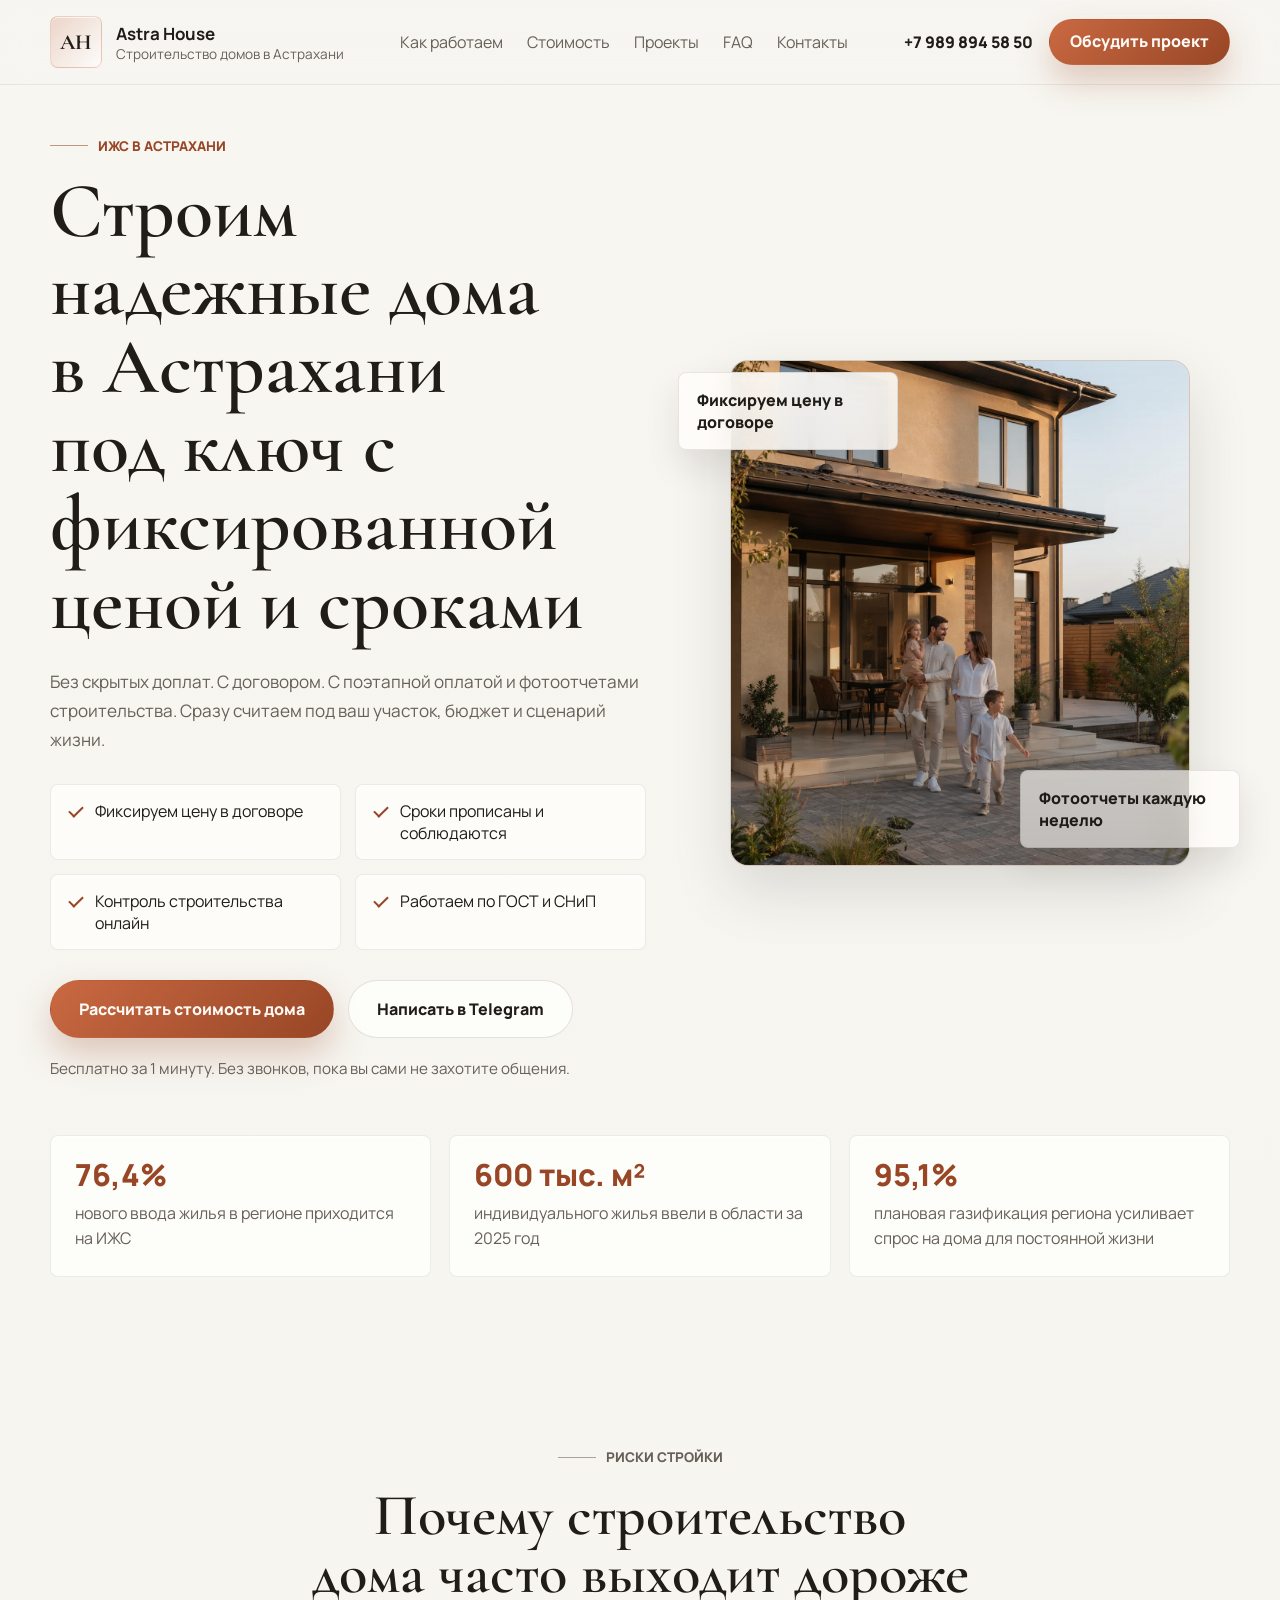
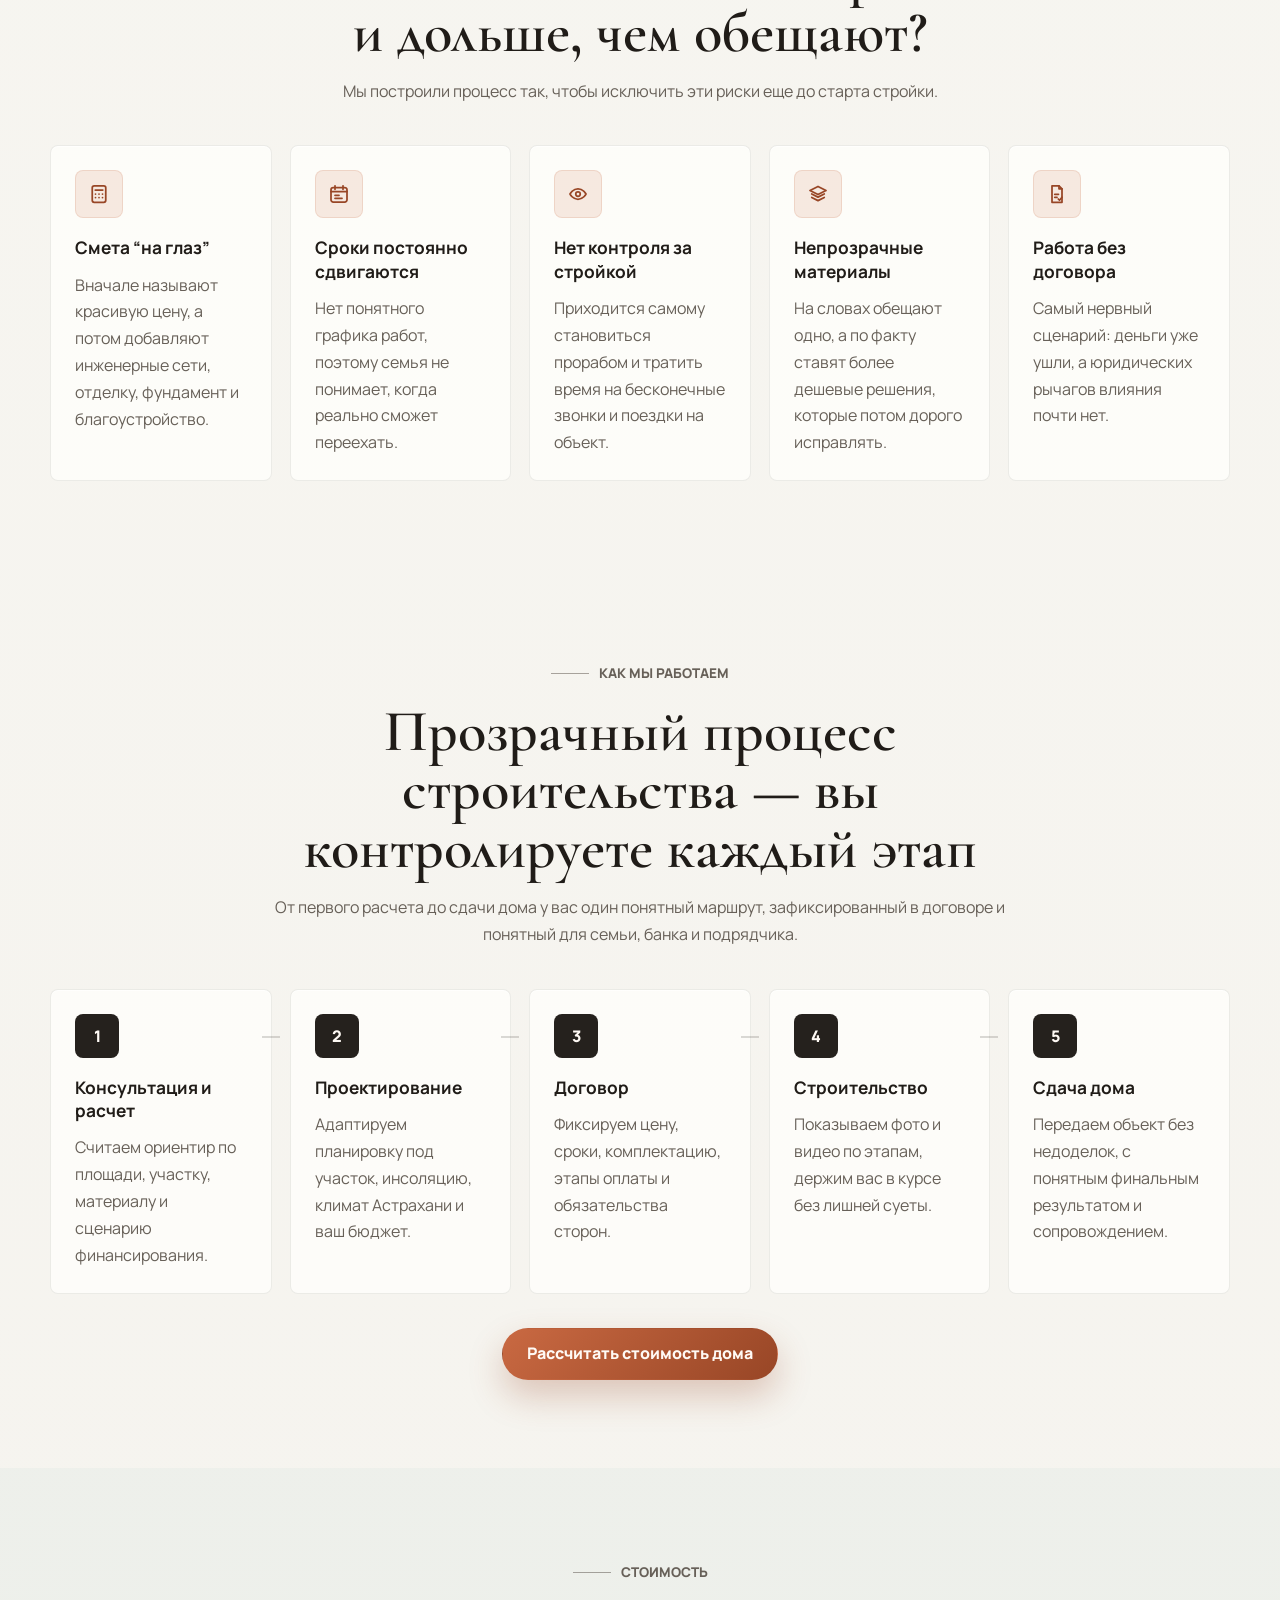
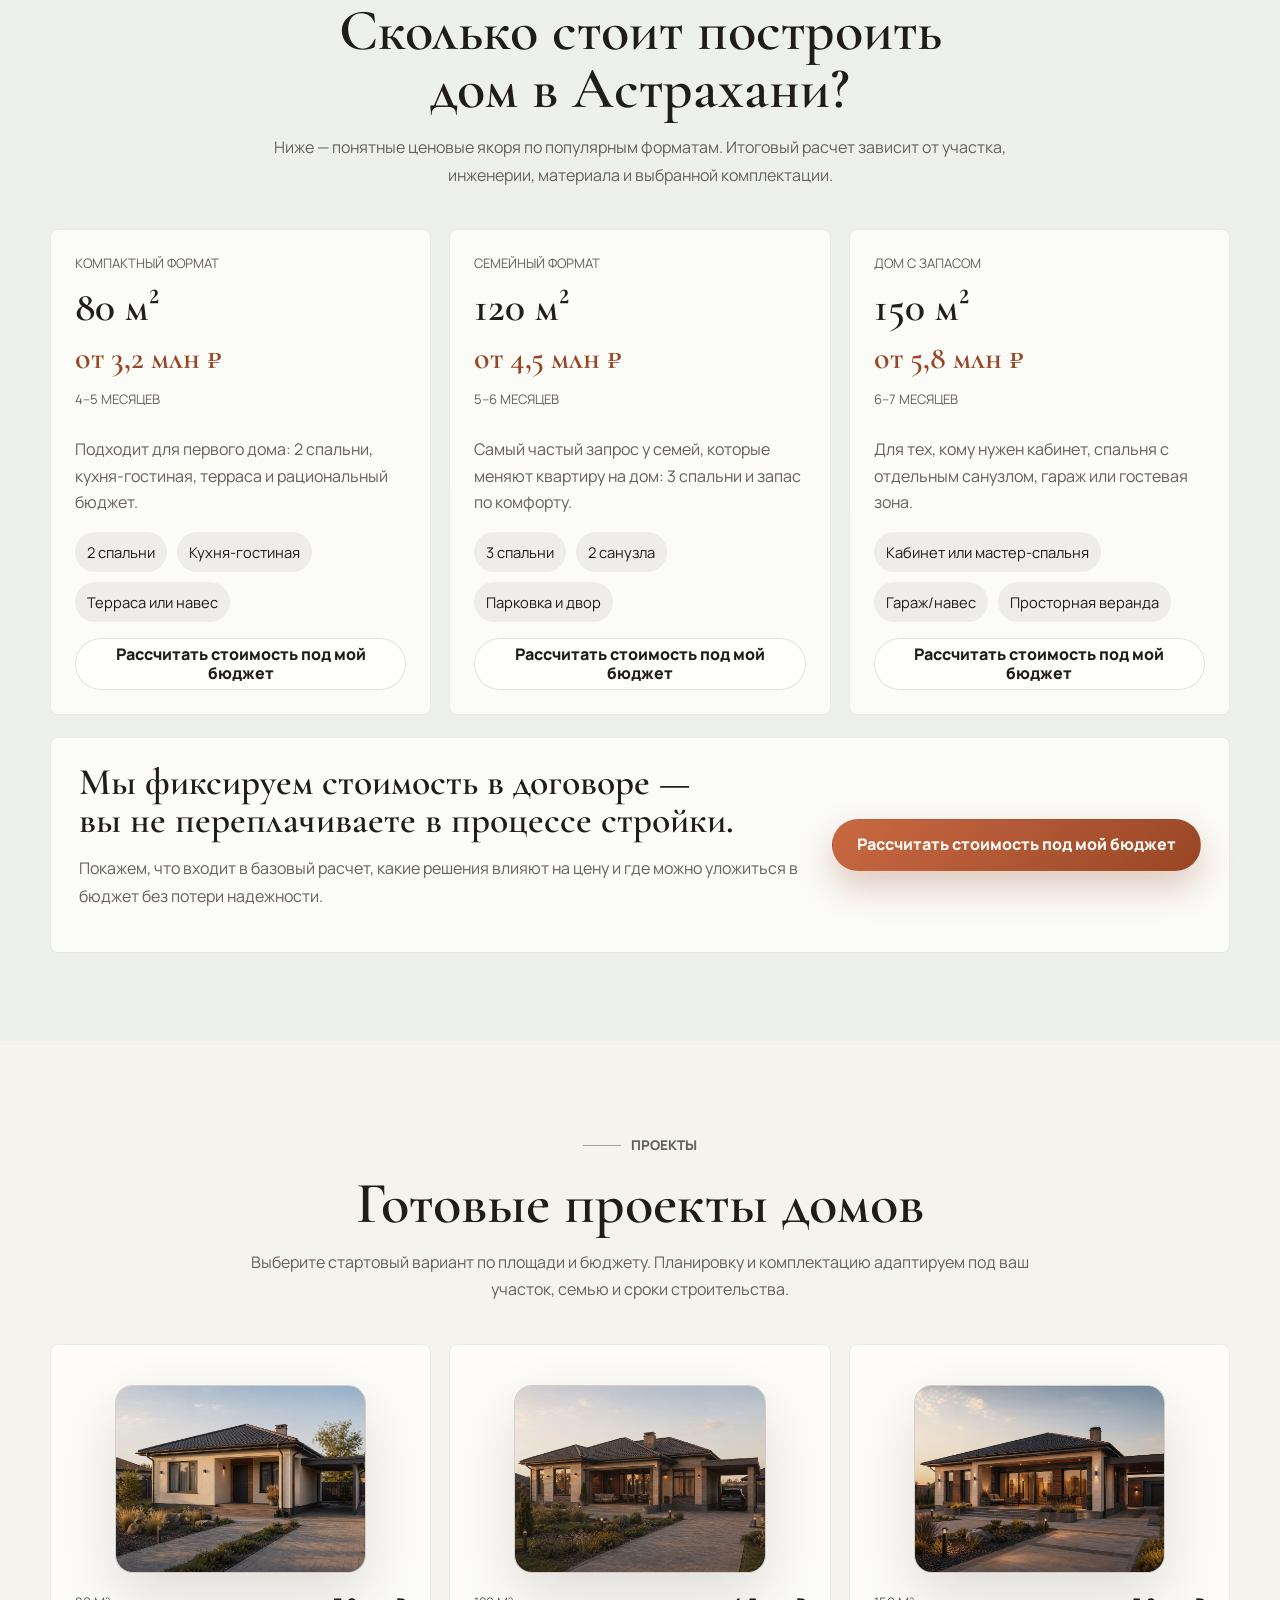
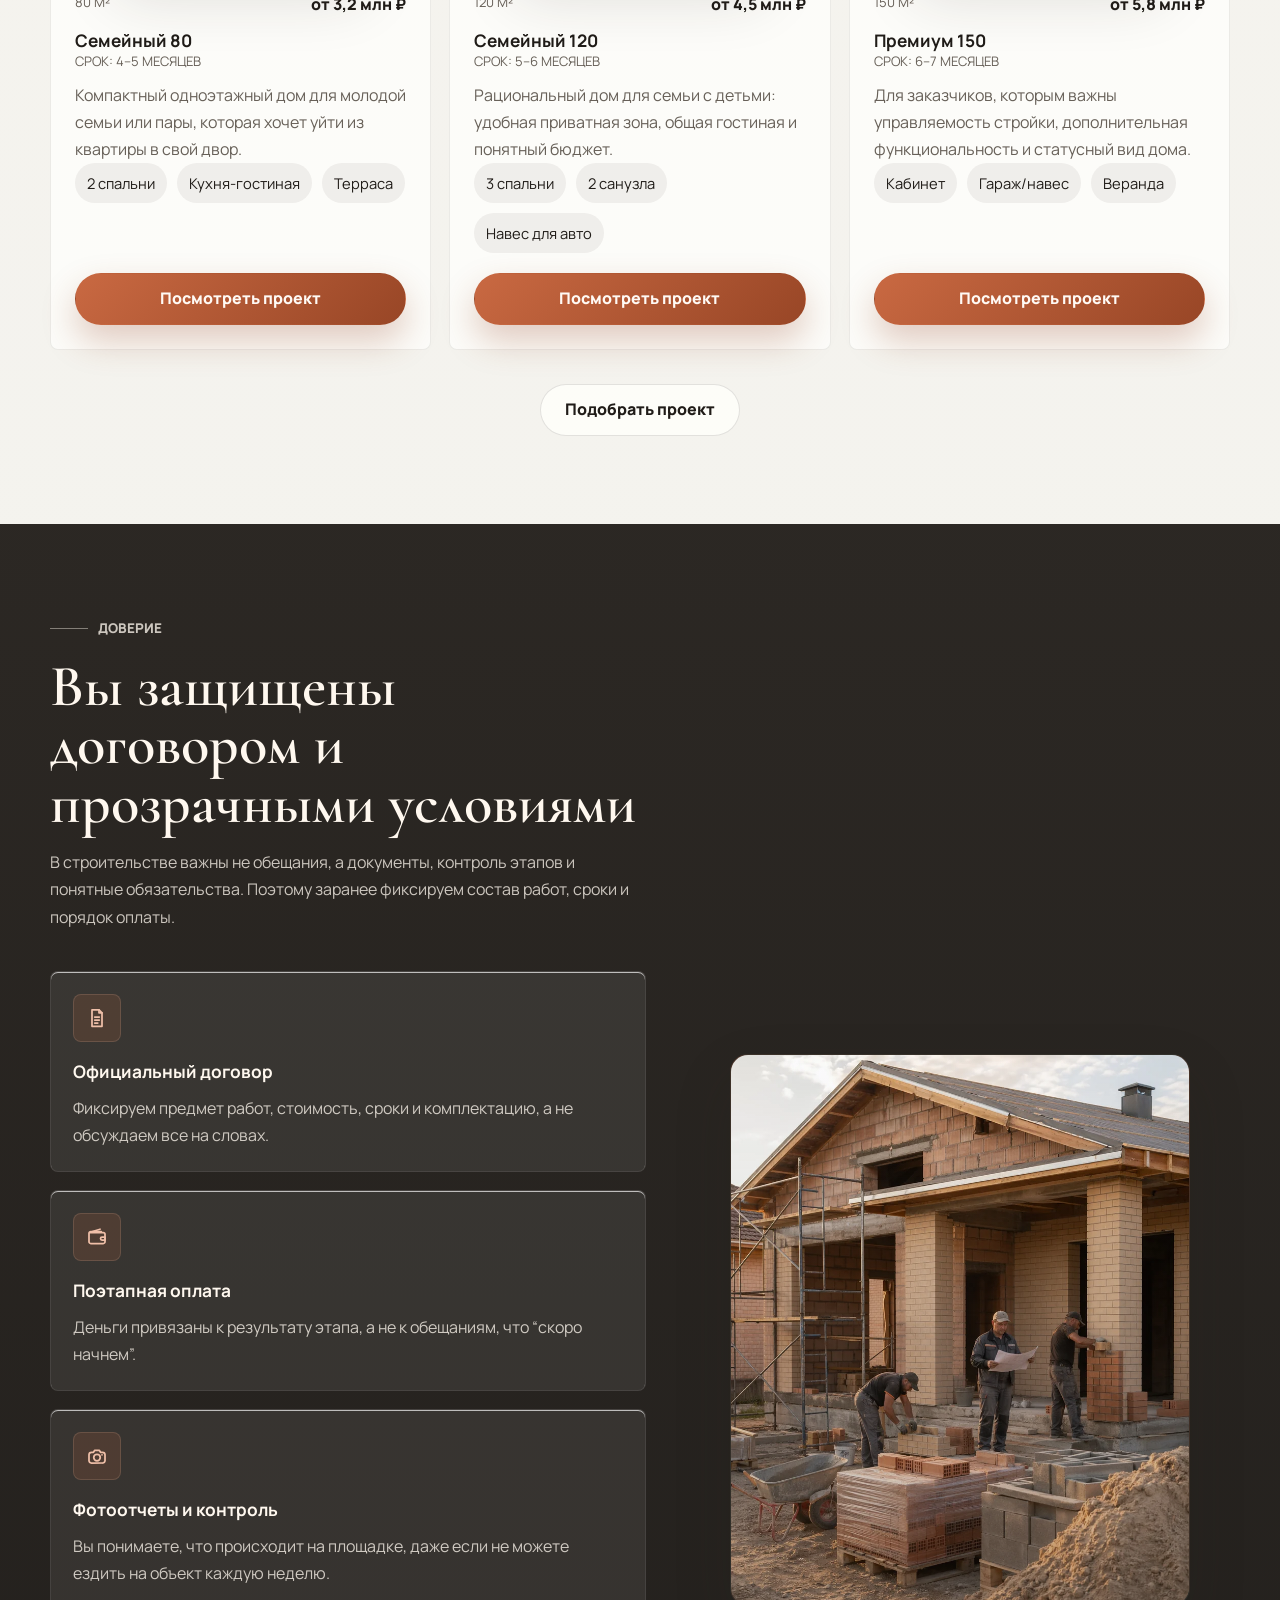
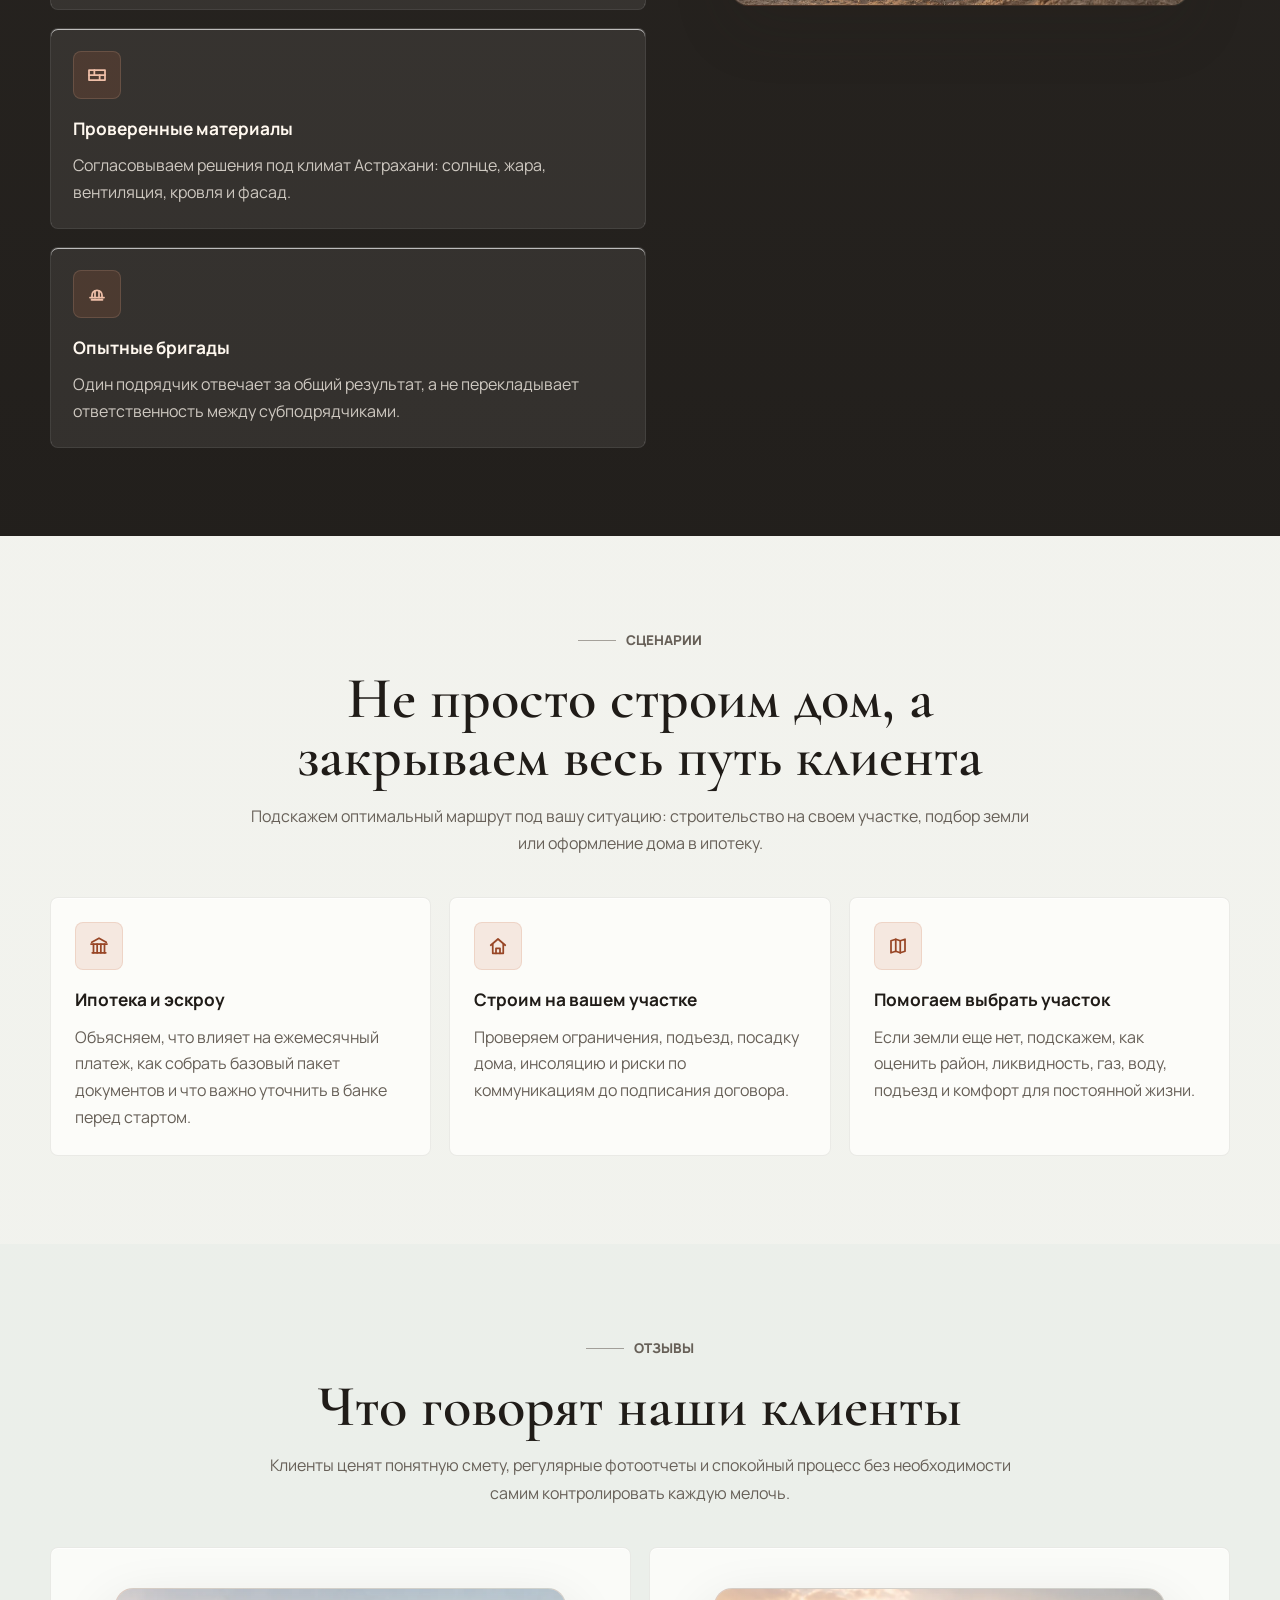
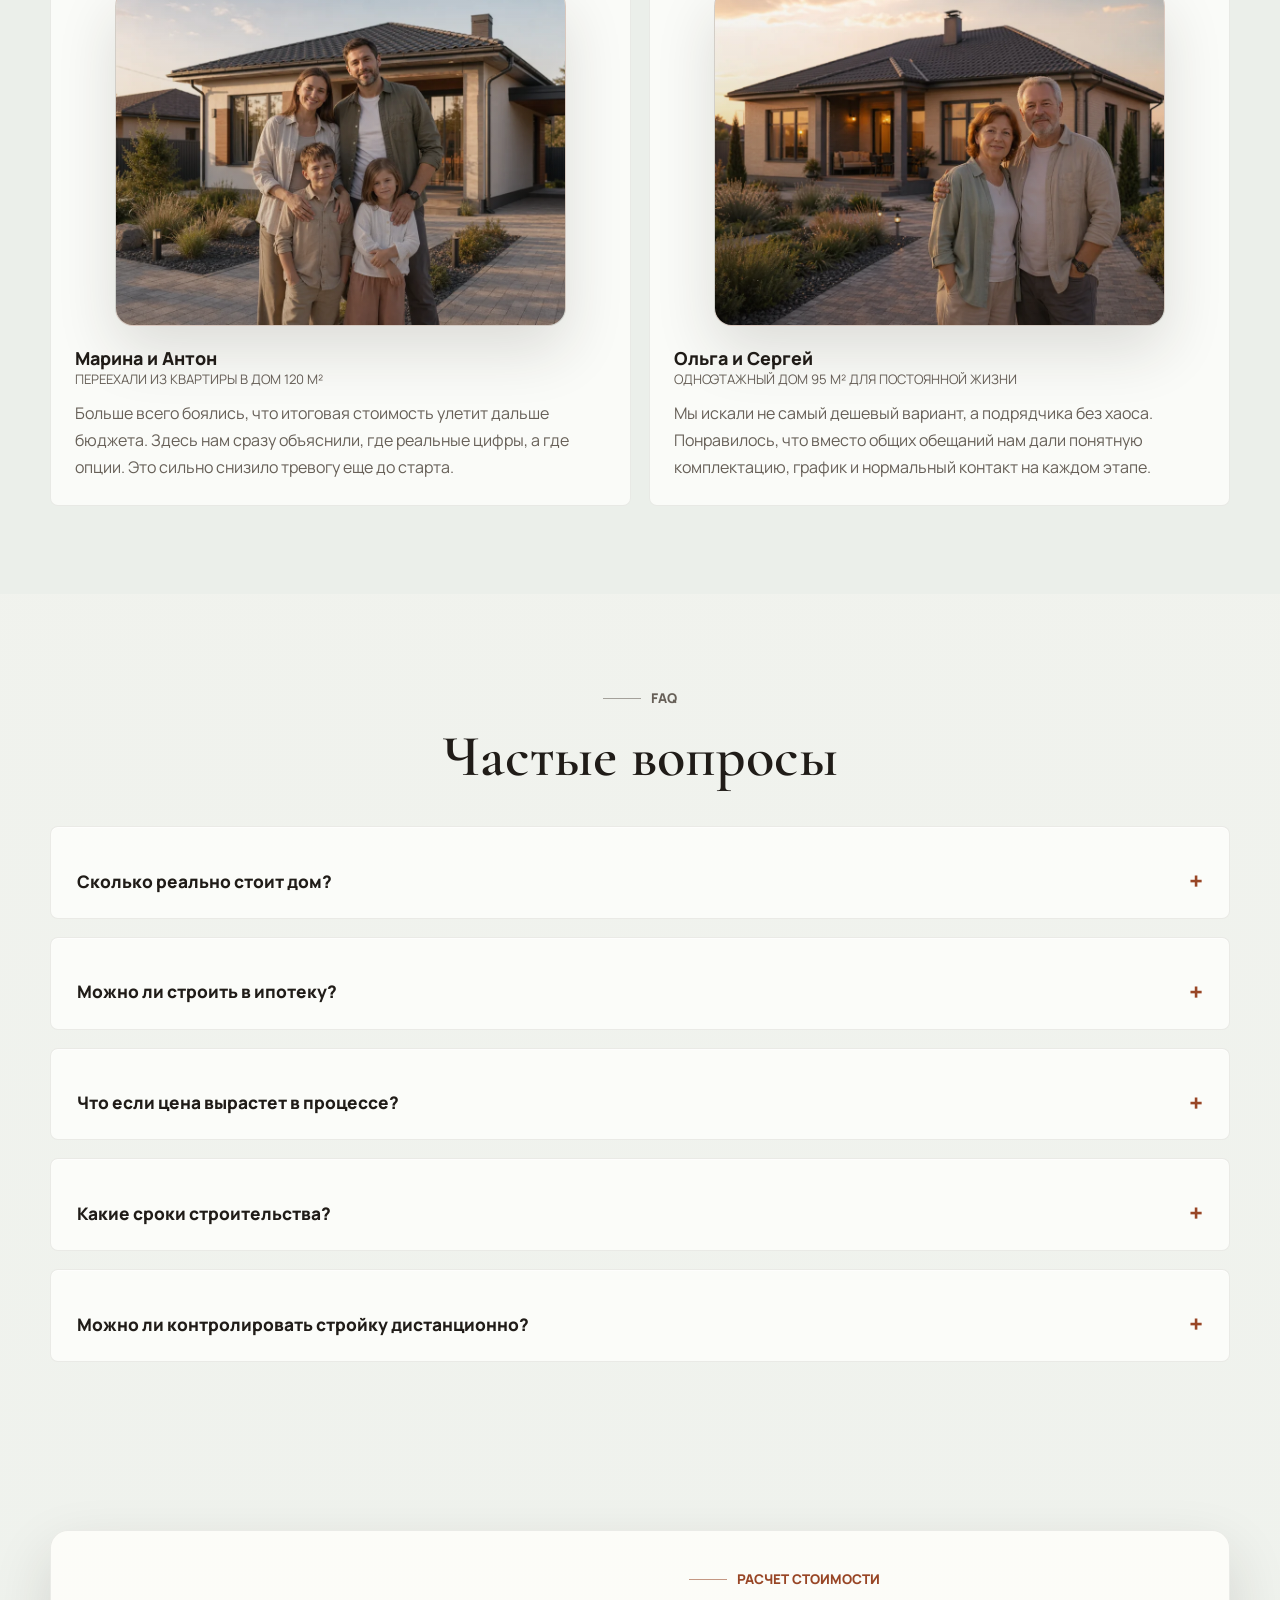
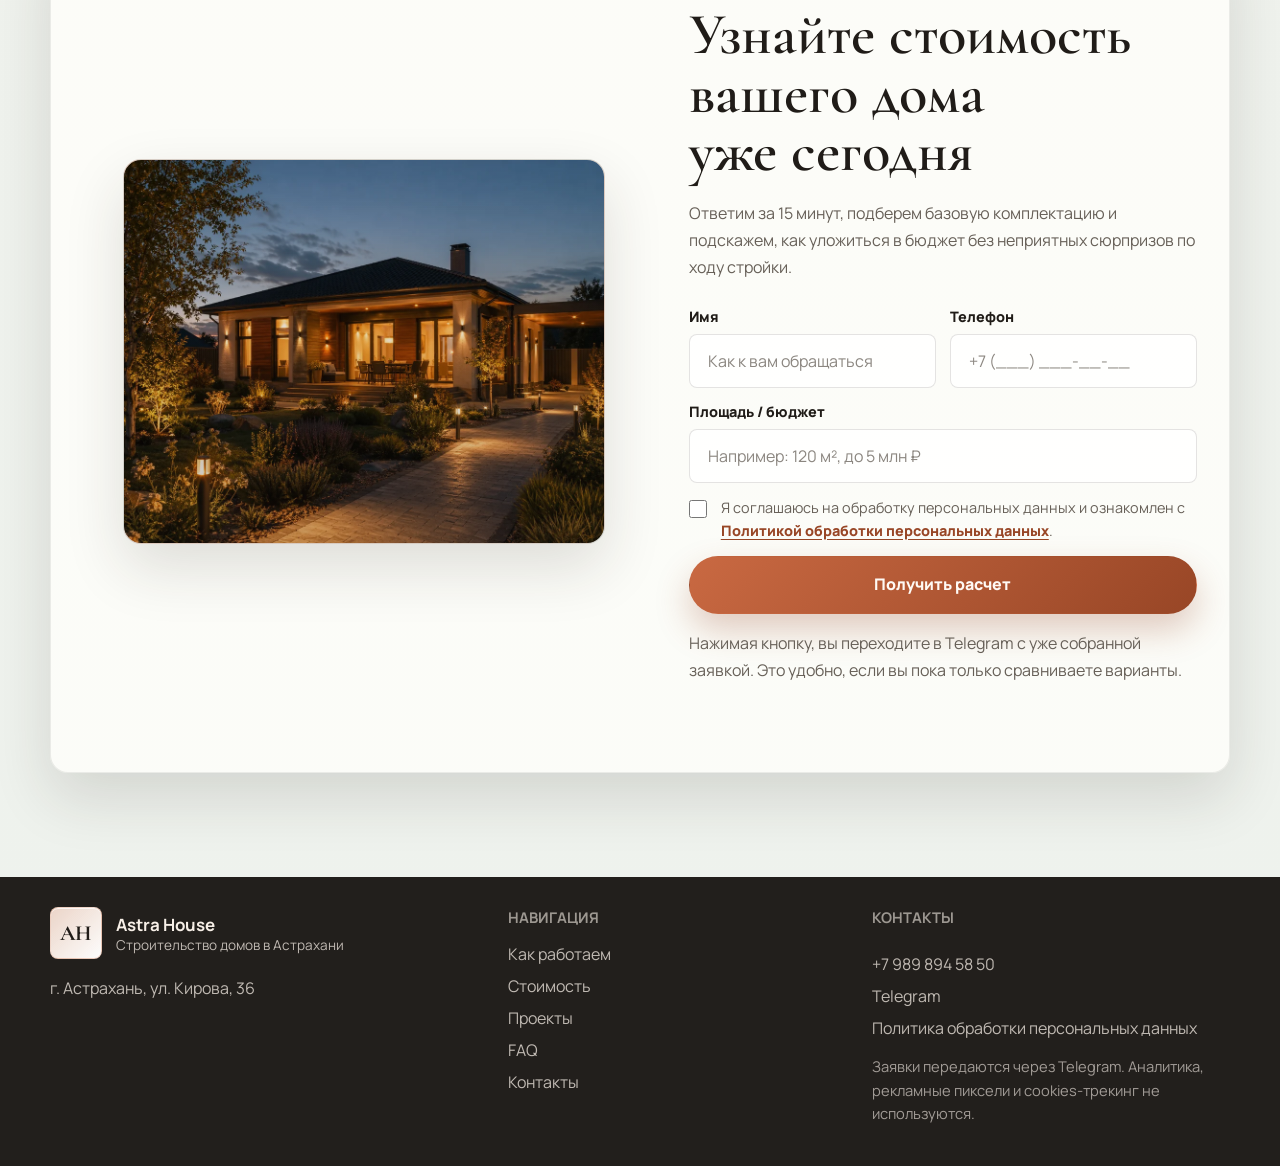
==== index.html @ 1b70f4d6 "pushed all files to repository" ====
<!DOCTYPE html>
<html lang="ru">
  <head>
    <meta charset="UTF-8" />
    <meta name="viewport" content="width=device-width, initial-scale=1.0" />
    <title>Строительство частных домов в Астрахани под ключ</title>
    <meta
      name="description"
      id="meta-description"
      content="Строим надежные дома в Астрахани под ключ: фиксированная цена и сроки, поэтапная оплата, фотоотчеты, понятная смета и расчет за 1 минуту."
    />
    <meta name="theme-color" content="#f4ede3" />
    <link rel="canonical" id="meta-canonical" href="https://astra-house.wuaze.com/" />
    <meta property="og:type" content="website" />
    <meta property="og:locale" content="ru_RU" />
    <meta property="og:title" id="meta-og-title" content="Строительство частных домов в Астрахани под ключ" />
    <meta
      property="og:description"
      id="meta-og-description"
      content="Строим надежные дома в Астрахани под ключ: фиксированная цена и сроки, поэтапная оплата, фотоотчеты, понятная смета и расчет за 1 минуту."
    />
    <meta property="og:url" id="meta-og-url" content="https://astra-house.wuaze.com/" />
    <meta property="og:image" id="meta-og-image" content="https://astra-house.wuaze.com/images/og-cover.webp" />
    <meta name="twitter:card" content="summary_large_image" />
    <meta name="twitter:title" id="meta-twitter-title" content="Строительство частных домов в Астрахани под ключ" />
    <meta
      name="twitter:description"
      id="meta-twitter-description"
      content="Строим надежные дома в Астрахани под ключ: фиксированная цена и сроки, поэтапная оплата, фотоотчеты, понятная смета и расчет за 1 минуту."
    />
    <meta name="twitter:image" id="meta-twitter-image" content="https://astra-house.wuaze.com/images/og-cover.webp" />
    <link rel="preconnect" href="https://fonts.googleapis.com" />
    <link rel="preconnect" href="https://fonts.gstatic.com" crossorigin />
    <link
      href="https://fonts.googleapis.com/css2?family=Cormorant+Garamond:wght@500;600;700&family=Manrope:wght@400;500;600;700;800&display=swap"
      rel="stylesheet"
    />
    <link rel="stylesheet" href="./project/styles.css" />
    <script defer src="./project/config.js"></script>
    <script defer src="./project/script.js"></script>
  </head>
  <body>
    <header class="site-header" id="top">
      <div class="container site-header__inner">
        <a class="brand" href="#top" aria-label="На верх страницы">
          <span class="brand__mark" data-config-text="brand.mark">AH</span>
          <span class="brand__copy">
            <strong data-config-text="brand.name">Astra House</strong>
            <span data-config-text="brand.tagline">Строительство домов в Астрахани</span>
          </span>
        </a>

        <button class="nav-toggle" type="button" aria-expanded="false" aria-controls="site-nav">
          <span></span>
          <span></span>
          <span></span>
          <span class="sr-only">Открыть меню</span>
        </button>

        <nav class="site-nav" id="site-nav" aria-label="Основная навигация">
          <ul class="site-nav__list" id="nav-list"></ul>
        </nav>

        <div class="site-header__actions">
          <a class="header-phone" data-config-href="contacts.phoneHref" href="tel:+79898945850">
            <span data-config-text="contacts.phoneDisplay">+7 989 894 58 50</span>
          </a>
          <a
            class="button button--solid button--small"
            data-action="open-telegram"
            data-cta-source="header"
            data-config-href="contacts.telegramUrl"
            href="https://t.me/garunsuleymanov"
            data-config-text="cta.header"
          >
            Обсудить проект
          </a>
        </div>
      </div>
    </header>

    <main>
      <section class="hero section section--hero">
        <div class="container hero__grid">
          <div class="hero__content" data-reveal>
            <p class="eyebrow" data-config-text="hero.eyebrow">ИЖС в Астрахани</p>
            <h1 data-config-text="hero.title">
              Строим надежные дома в Астрахани под ключ с фиксированной ценой и сроками
            </h1>
            <p class="hero__lead" data-config-text="hero.description">
              Без скрытых доплат. С договором. С поэтапной оплатой и фотоотчетами строительства.
            </p>

            <ul class="hero__trust-list" id="hero-badges"></ul>

            <div class="hero__actions">
              <button
                class="button button--solid button--large"
                type="button"
                data-action="open-quiz"
                data-cta-source="hero-primary"
                data-config-text="cta.primary"
              >
                Рассчитать стоимость дома
              </button>
              <a
                class="button button--ghost button--large"
                data-action="open-telegram"
                data-cta-source="hero-secondary"
                data-config-href="contacts.telegramUrl"
                href="https://t.me/garunsuleymanov"
                data-config-text="cta.secondary"
              >
                Написать в Telegram
              </a>
            </div>

            <p class="hero__caption" data-config-text="hero.caption">
              Бесплатно за 1 минуту. Без звонков, пока вы сами не захотите общения.
            </p>
          </div>

          <div class="hero__visual" data-reveal>
            <figure class="media-shell media-shell--hero">
              <img
                class="media-shell__image"
                data-config-image="hero.image.file"
                data-config-alt="hero.image.alt"
                alt="Современный частный дом в Астрахани с семьей на террасе"
                fetchpriority="high"
                decoding="async"
              />
              <span class="media-shell__placeholder">Главное визуальное изображение</span>
            </figure>

            <div class="hero__floating-card hero__floating-card--top" data-config-text="hero.floatingCards.0">
              Фиксируем цену в договоре
            </div>
            <div class="hero__floating-card hero__floating-card--bottom" data-config-text="hero.floatingCards.1">
              Фотоотчеты каждую неделю
            </div>
          </div>
        </div>

        <div class="container">
          <div class="proof-strip" id="proof-strip"></div>
        </div>
      </section>

      <section class="section" id="problem">
        <div class="container">
          <div class="section-heading" data-reveal>
            <p class="eyebrow">Риски стройки</p>
            <h2 data-config-text="problem.title">
              Почему строительство дома часто выходит дороже и дольше, чем обещают?
            </h2>
            <p data-config-text="problem.intro">
              Мы построили процесс так, чтобы исключить эти риски еще до старта стройки.
            </p>
          </div>
          <div class="pain-grid" id="problem-grid"></div>
        </div>
      </section>

      <section class="section" id="process">
        <div class="container">
          <div class="section-heading" data-reveal>
            <p class="eyebrow">Как мы работаем</p>
            <h2 data-config-text="process.title">
              Прозрачный процесс строительства — вы контролируете каждый этап
            </h2>
            <p data-config-text="process.intro">
              От первого расчета до сдачи дома у вас один понятный маршрут, зафиксированный в договоре и понятный для семьи, банка и подрядчика.
            </p>
          </div>
          <div class="timeline" id="process-grid"></div>
          <div class="section-cta" data-reveal>
            <button
              class="button button--solid"
              type="button"
              data-action="open-quiz"
              data-cta-source="process"
              data-config-text="cta.primary"
            >
              Рассчитать стоимость дома
            </button>
          </div>
        </div>
      </section>

      <section class="section section--soft" id="pricing">
        <div class="container">
          <div class="section-heading" data-reveal>
            <p class="eyebrow">Стоимость</p>
            <h2 data-config-text="pricing.title">Сколько стоит построить дом в Астрахани?</h2>
            <p data-config-text="pricing.intro">
              Ниже — понятные ценовые якоря по популярным форматам. Итоговый расчет зависит от участка, инженерии, материала и выбранной комплектации.
            </p>
          </div>
          <div class="pricing-grid" id="pricing-grid"></div>
          <div class="pricing-note card card--cta" data-reveal>
            <div>
              <h3 data-config-text="pricing.note">Мы фиксируем стоимость в договоре — вы не переплачиваете в процессе стройки.</h3>
              <p>Покажем, что входит в базовый расчет, какие решения влияют на цену и где можно уложиться в бюджет без потери надежности.</p>
            </div>
            <button
              class="button button--solid"
              type="button"
              data-action="open-quiz"
              data-cta-source="pricing"
              data-config-text="cta.pricing"
            >
              Рассчитать стоимость под мой бюджет
            </button>
          </div>
        </div>
      </section>

      <section class="section" id="projects">
        <div class="container">
          <div class="section-heading" data-reveal>
            <p class="eyebrow">Проекты</p>
            <h2 data-config-text="projects.title">Готовые проекты домов</h2>
            <p data-config-text="projects.intro">
              Выберите стартовый вариант по площади и бюджету. Планировку и комплектацию адаптируем под ваш участок, семью и сроки строительства.
            </p>
          </div>
          <div class="card-rail" id="projects-grid"></div>
          <div class="section-cta" data-reveal>
            <button
              class="button button--ghost"
              type="button"
              data-action="open-quiz"
              data-cta-source="projects-section"
              data-config-text="cta.project"
            >
              Подобрать проект
            </button>
          </div>
        </div>
      </section>

      <section class="section section--contrast" id="trust">
        <div class="container trust-layout">
          <div class="trust-layout__content" data-reveal>
            <div class="section-heading section-heading--left">
              <p class="eyebrow">Доверие</p>
              <h2 data-config-text="trust.title">Вы защищены договором и прозрачными условиями</h2>
              <p data-config-text="trust.intro">
                В строительстве важны не обещания, а документы, контроль этапов и понятные обязательства. Поэтому заранее фиксируем состав работ, сроки и порядок оплаты.
              </p>
            </div>
            <div class="trust-list" id="trust-grid"></div>
          </div>

          <div class="trust-layout__visual" data-reveal>
            <figure class="media-shell media-shell--portrait">
              <img
                class="media-shell__image"
                data-config-image="trust.image.file"
                data-config-alt="trust.image.alt"
                alt="Реальная стройка частного дома в Астрахани с бригадой и материалами"
                loading="lazy"
                decoding="async"
              />
              <span class="media-shell__placeholder">Реальные фото стройки</span>
            </figure>
          </div>
        </div>
      </section>

      <section class="section" id="scenarios">
        <div class="container">
          <div class="section-heading" data-reveal>
            <p class="eyebrow">Сценарии</p>
            <h2 data-config-text="scenarios.title">Не просто строим дом, а закрываем весь путь клиента</h2>
            <p data-config-text="scenarios.intro">
              Подскажем оптимальный маршрут под вашу ситуацию: строительство на своем участке, подбор земли или оформление дома в ипотеку.
            </p>
          </div>
          <div class="scenario-grid" id="scenarios-grid"></div>
        </div>
      </section>

      <section class="section section--soft" id="reviews">
        <div class="container">
          <div class="section-heading" data-reveal>
            <p class="eyebrow">Отзывы</p>
            <h2 data-config-text="reviews.title">Что говорят наши клиенты</h2>
            <p data-config-text="reviews.intro">
              Клиенты ценят понятную смету, регулярные фотоотчеты и спокойный процесс без необходимости самим контролировать каждую мелочь.
            </p>
          </div>
          <div class="card-rail card-rail--reviews" id="reviews-grid"></div>
        </div>
      </section>

      <section class="section" id="faq">
        <div class="container">
          <div class="section-heading" data-reveal>
            <p class="eyebrow">FAQ</p>
            <h2 data-config-text="faq.title">Частые вопросы</h2>
          </div>
          <div class="faq-list" id="faq-list"></div>
        </div>
      </section>

      <section class="section section--cta" id="final-cta">
        <div class="container final-cta">
          <div class="final-cta__visual" data-reveal>
            <figure class="media-shell media-shell--cta">
              <img
                class="media-shell__image"
                data-config-image="finalCta.image.file"
                data-config-alt="finalCta.image.alt"
                alt="Уютный частный дом вечером с теплым светом и благоустроенным двором"
                loading="lazy"
                decoding="async"
              />
              <span class="media-shell__placeholder">Дом для постоянной жизни</span>
            </figure>
          </div>
          <div class="final-cta__content" data-reveal>
            <p class="eyebrow">Расчет стоимости</p>
            <h2 data-config-text="finalCta.title">Узнайте стоимость вашего дома уже сегодня</h2>
            <p class="final-cta__lead" data-config-text="finalCta.description">
              Ответим за 15 минут, подберем базовую комплектацию и подскажем, как уложиться в бюджет без неприятных сюрпризов по ходу стройки.
            </p>

            <form class="lead-form" id="lead-form" novalidate>
              <label class="field">
                <span>Имя</span>
                <input type="text" name="name" placeholder="Как к вам обращаться" />
              </label>

              <label class="field">
                <span>Телефон</span>
                <input type="tel" name="phone" placeholder="+7 (___) ___-__-__" inputmode="tel" required />
              </label>

              <label class="field field--full">
                <span>Площадь / бюджет</span>
                <input type="text" name="areaBudget" placeholder="Например: 120 м², до 5 млн ₽" />
              </label>

              <label class="consent-field field--full">
                <input type="checkbox" name="privacyConsent" required />
                <span>
                  Я соглашаюсь на обработку персональных данных и ознакомлен с
                  <a href="./privacy.html">Политикой обработки персональных данных</a>.
                </span>
              </label>

              <button class="button button--solid button--large field--full" type="submit" data-config-text="cta.final">
                Получить расчет
              </button>
            </form>

            <p class="final-cta__note" data-config-text="finalCta.note">
              Нажимая кнопку, вы переходите в Telegram с уже собранной заявкой. Это удобно, если вы пока только сравниваете варианты.
            </p>
            <p class="form-status" id="lead-form-status" aria-live="polite"></p>
          </div>
        </div>
      </section>
    </main>

    <footer class="site-footer" id="footer">
      <div class="container site-footer__inner">
        <div class="site-footer__brand">
          <a class="brand brand--footer" href="#top" aria-label="На верх страницы">
            <span class="brand__mark" data-config-text="brand.mark">AH</span>
            <span class="brand__copy">
              <strong data-config-text="brand.name">Astra House</strong>
              <span data-config-text="brand.tagline">Строительство домов в Астрахани</span>
            </span>
          </a>
          <p class="site-footer__address" data-config-text="contacts.address">
            г. Астрахань, ул. Кирова, 36
          </p>
        </div>

        <div class="site-footer__nav">
          <h3>Навигация</h3>
          <ul class="footer-nav" id="footer-nav"></ul>
        </div>

        <div class="site-footer__contacts">
          <h3>Контакты</h3>
          <a data-config-href="contacts.phoneHref" href="tel:+79898945850">
            <span data-config-text="contacts.phoneDisplay">+7 989 894 58 50</span>
          </a>
          <a
            data-action="open-telegram"
            data-cta-source="footer"
            data-config-href="contacts.telegramUrl"
            href="https://t.me/garunsuleymanov"
          >
            Telegram
          </a>
          <a href="./privacy.html">Политика обработки персональных данных</a>
          <p class="site-footer__legal-text">
            Заявки передаются через Telegram. Аналитика, рекламные пиксели и cookies-трекинг не используются.
          </p>
        </div>
      </div>
    </footer>

    <div class="mobile-sticky-cta" aria-label="Быстрый расчет стоимости">
      <button
        class="button button--solid"
        type="button"
        data-action="open-quiz"
        data-cta-source="mobile-sticky"
        data-config-text="cta.primary"
      >
        Рассчитать стоимость дома
      </button>
    </div>

    <div class="modal" id="project-modal" hidden>
      <div class="modal__backdrop" data-action="close-project-details"></div>
      <div class="modal__dialog modal__dialog--wide" role="dialog" aria-modal="true" aria-labelledby="project-modal-title">
        <button class="modal__close" type="button" data-action="close-project-details" aria-label="Закрыть описание проекта">
          <span></span>
          <span></span>
        </button>
        <div class="project-detail" id="project-modal-content"></div>
      </div>
    </div>

    <div class="modal" id="quiz-modal" hidden>
      <div class="modal__backdrop" data-action="close-quiz"></div>
      <div class="modal__dialog" role="dialog" aria-modal="true" aria-labelledby="quiz-title">
        <button class="modal__close" type="button" data-action="close-quiz" aria-label="Закрыть квиз">
          <span></span>
          <span></span>
        </button>

        <div class="quiz">
          <div class="quiz__header">
            <p class="eyebrow" data-config-text="quiz.eyebrow">Пройдите тест за 1 минуту</p>
            <div class="quiz__progress" aria-hidden="true">
              <span id="quiz-progress-bar"></span>
            </div>
            <div class="quiz__meta">
              <span id="quiz-counter">1 / 7</span>
              <span data-config-text="quiz.socialProof">Уже ответили 134 человека сегодня</span>
            </div>
          </div>

          <div class="quiz__body" id="quiz-content">
            <h3 id="quiz-title">Какой дом вы планируете построить?</h3>
          </div>

          <div class="quiz__footer" id="quiz-footer"></div>
        </div>
      </div>
    </div>

    <script type="application/ld+json" id="faq-schema"></script>
  </body>
</html>
---- project/styles.css ----
:root {
	--bg: #f5f3ee;
	--bg-soft: #e8eee8;
	--surface: rgba(255, 255, 252, 0.82);
	--surface-strong: #fffdfa;
	--surface-dark: #25211d;
	--text: #201c18;
	--text-soft: #676058;
	--line: rgba(32, 28, 24, 0.12);
	--line-strong: rgba(32, 28, 24, 0.2);
	--accent: #c96942;
	--accent-strong: #984626;
	--accent-soft: rgba(201, 105, 66, 0.13);
	--sage: #6f806f;
	--sage-soft: rgba(111, 128, 111, 0.16);
	--danger: #8d2f2f;
	--shadow-lg: 0 24px 60px rgba(39, 32, 25, 0.14);
	--shadow-md: 0 16px 34px rgba(39, 32, 25, 0.1);
	--radius-xl: 18px;
	--radius-lg: 8px;
	--radius-md: 8px;
	--radius-sm: 8px;
	--container: min(1180px, calc(100vw - 40px));
}

*,
*::before,
*::after {
	box-sizing: border-box;
}

html {
	scroll-behavior: smooth;
	overflow-x: hidden;
}

body {
	width: 100%;
	min-height: 100vh;
	margin: 0;
	overflow-x: clip;
	font-family: 'Manrope', sans-serif;
	color: var(--text);
	background:
		linear-gradient(180deg, #f7f6f1 0%, var(--bg) 40%, #eef2ed 100%);
}

body.is-locked {
	overflow: hidden;
}

img {
	display: block;
	max-width: 100%;
}

a {
	color: inherit;
	text-decoration: none;
}

button,
input {
	min-width: 0;
	font: inherit;
}

button {
	border: 0;
	background: none;
	color: inherit;
}

button:focus-visible,
a:focus-visible,
input:focus-visible {
	outline: 3px solid rgba(201, 105, 66, 0.36);
	outline-offset: 3px;
}

.sr-only {
	position: absolute;
	width: 1px;
	height: 1px;
	padding: 0;
	margin: -1px;
	overflow: hidden;
	clip: rect(0, 0, 0, 0);
	border: 0;
}

.container {
	width: var(--container);
	margin: 0 auto;
}

.section {
	padding: 88px 0;
}

.section--hero {
	padding-top: 44px;
	padding-bottom: 76px;
}

.section--soft {
	background: rgba(232, 238, 232, 0.56);
}

.section--contrast {
	background:
		linear-gradient(180deg, rgba(37, 33, 29, 0.97), rgba(30, 27, 24, 0.98));
	color: #fff8ef;
}

.section--cta {
	padding-top: 80px;
	padding-bottom: 104px;
}

.section-heading {
	max-width: 780px;
	margin: 0 auto 40px;
	text-align: center;
}

.section-heading--left {
	margin-left: 0;
	text-align: left;
}

.section-heading h1,
.section-heading h2,
.hero h1,
.final-cta h2,
.pricing-note h3 {
	margin: 0;
	font-family: 'Cormorant Garamond', serif;
	font-weight: 600;
	line-height: 1;
	letter-spacing: 0;
	text-wrap: balance;
}

.hero h1 {
	max-width: 15ch;
	font-size: 4.9rem;
}

.section-heading h2,
.final-cta h2 {
	font-size: 3.65rem;
}

.section-heading p,
.hero__lead,
.hero__caption,
.pricing-note p,
.final-cta__lead,
.final-cta__note,
.site-footer__address,
.form-status {
	color: var(--text-soft);
	line-height: 1.7;
}

.section--contrast .section-heading p,
.section--contrast .trust-item p {
	color: rgba(255, 248, 239, 0.76);
}

.eyebrow {
	display: inline-flex;
	align-items: center;
	gap: 10px;
	margin: 0 0 18px;
	font-size: 0.84rem;
	font-weight: 800;
	letter-spacing: 0;
	text-transform: uppercase;
	color: var(--accent-strong);
}

.section--contrast .eyebrow {
	color: #efbfa8;
}

.eyebrow::before {
	content: '';
	width: 38px;
	height: 1px;
	background: currentColor;
	opacity: 0.55;
}

.site-header {
	position: sticky;
	top: 0;
	z-index: 40;
	backdrop-filter: blur(18px);
	background: rgba(247, 246, 241, 0.9);
	border-bottom: 1px solid rgba(32, 28, 24, 0.08);
}

.site-header__inner {
	display: grid;
	grid-template-columns: auto minmax(0, 1fr) auto;
	align-items: center;
	gap: 26px;
	min-height: 84px;
}

.brand {
	display: inline-flex;
	align-items: center;
	gap: 14px;
	min-width: 0;
	color: inherit;
}

.brand__mark {
	display: grid;
	place-items: center;
	flex: 0 0 auto;
	width: 52px;
	height: 52px;
	border-radius: 8px;
	background:
		linear-gradient(135deg, rgba(201, 105, 66, 0.22), rgba(255, 255, 255, 0.8)),
		#f5f3ee;
	border: 1px solid rgba(201, 105, 66, 0.24);
	box-shadow: inset 0 1px 0 rgba(255, 255, 255, 0.72);
	font-family: 'Cormorant Garamond', serif;
	font-size: 1.35rem;
	font-weight: 700;
	letter-spacing: 0;
}

.brand__copy {
	display: flex;
	flex-direction: column;
	min-width: 0;
}

.brand__copy strong {
	font-size: 1.06rem;
	letter-spacing: 0;
	white-space: nowrap;
}

.brand__copy span {
	color: var(--text-soft);
	font-size: 0.85rem;
	white-space: nowrap;
}

.brand--footer .brand__mark {
	background:
		linear-gradient(135deg, rgba(201, 105, 66, 0.22), rgba(255, 255, 255, 0.8)),
		#f5f3ee;
	border-color: rgba(201, 105, 66, 0.24);
	color: var(--text);
}

.site-nav {
	justify-self: center;
}

.site-nav__list,
.footer-nav,
.hero__trust-list,
.feature-list,
.trust-list {
	list-style: none;
	padding: 0;
	margin: 0;
}

.site-nav__list {
	display: flex;
	align-items: center;
	gap: 24px;
}

.site-nav__list a,
.footer-nav a,
.site-footer__contacts a {
	color: var(--text-soft);
	transition: color 180ms ease;
}

.site-nav__list a:hover,
.footer-nav a:hover,
.site-footer__contacts a:hover {
	color: var(--text);
}

.site-header__actions {
	display: flex;
	align-items: center;
	gap: 16px;
}

.header-phone {
	color: var(--text);
	font-weight: 800;
	white-space: nowrap;
}

.nav-toggle {
	display: none;
	width: 48px;
	height: 48px;
	padding: 12px;
	border-radius: 8px;
	border: 1px solid var(--line);
	background: rgba(255, 255, 255, 0.62);
	cursor: pointer;
}

.nav-toggle span {
	display: block;
	height: 2px;
	border-radius: 999px;
	background: var(--text);
}

.nav-toggle span + span {
	margin-top: 5px;
}

.button {
	display: inline-flex;
	align-items: center;
	justify-content: center;
	gap: 10px;
	min-height: 52px;
	padding: 0 24px;
	border-radius: 999px;
	border: 1px solid transparent;
	cursor: pointer;
	font-weight: 800;
	text-align: center;
	line-height: 1.2;
	transition:
		transform 180ms ease,
		box-shadow 180ms ease,
		background-color 180ms ease,
		border-color 180ms ease,
		color 180ms ease;
}

.button:hover {
	transform: translateY(-1px);
}

.button--solid {
	background: linear-gradient(135deg, var(--accent) 0%, var(--accent-strong) 100%);
	color: #fffaf5;
	box-shadow: 0 16px 34px rgba(152, 70, 38, 0.27);
}

.button--ghost {
	background: rgba(255, 255, 252, 0.78);
	border-color: rgba(32, 28, 24, 0.12);
	color: var(--text);
}

.button--small {
	min-height: 46px;
	padding-inline: 20px;
}

.button--large {
	min-height: 58px;
	padding-inline: 28px;
}

.button[disabled] {
	cursor: not-allowed;
	opacity: 0.45;
	transform: none;
	box-shadow: none;
}

.hero__grid,
.trust-layout,
.final-cta {
	display: grid;
	grid-template-columns: minmax(0, 1.05fr) minmax(0, 0.95fr);
	gap: 44px;
	align-items: center;
}

.hero__content,
.trust-layout__content,
.final-cta__content {
	min-width: 0;
}

.hero__lead {
	max-width: 60ch;
	margin: 24px 0 0;
	font-size: 1.07rem;
}

.hero__trust-list {
	display: grid;
	grid-template-columns: repeat(2, minmax(0, 1fr));
	gap: 14px;
	margin-top: 30px;
}

.hero__trust-list li {
	display: flex;
	gap: 12px;
	min-width: 0;
	padding: 15px 18px;
	border-radius: 8px;
	background: rgba(255, 255, 252, 0.72);
	border: 1px solid rgba(32, 28, 24, 0.08);
	box-shadow: inset 0 1px 0 rgba(255, 255, 255, 0.68);
}

.hero__trust-list li::before {
	content: '';
	flex: 0 0 auto;
	width: 14px;
	height: 8px;
	margin-top: 6px;
	border-left: 2px solid var(--accent-strong);
	border-bottom: 2px solid var(--accent-strong);
	transform: rotate(-45deg);
}

.hero__actions {
	display: flex;
	flex-wrap: wrap;
	gap: 14px;
	margin-top: 30px;
}

.hero__caption {
	margin-top: 18px;
	font-size: 0.95rem;
}

.hero__visual {
	position: relative;
	min-width: 0;
}

.hero__floating-card {
	position: absolute;
	max-width: 220px;
	padding: 16px 18px;
	border-radius: 8px;
	background: rgba(255, 253, 250, 0.9);
	border: 1px solid rgba(32, 28, 24, 0.1);
	box-shadow: var(--shadow-md);
	font-weight: 800;
	backdrop-filter: blur(12px);
}

.hero__floating-card--top {
	top: 28px;
	left: -12px;
}

.hero__floating-card--bottom {
	right: -10px;
	bottom: 34px;
}

.media-shell {
	position: relative;
	aspect-ratio: 4 / 3;
	overflow: hidden;
	border-radius: var(--radius-xl);
	background: linear-gradient(135deg, rgba(201, 105, 66, 0.22), rgba(111, 128, 111, 0.16));
	border: 1px solid rgba(32, 28, 24, 0.1);
	box-shadow: var(--shadow-lg);
}

.media-shell::before {
	content: '';
	position: absolute;
	inset: 0;
	z-index: 1;
	background: linear-gradient(180deg, rgba(30, 24, 20, 0), rgba(30, 24, 20, 0.24));
	pointer-events: none;
}

.media-shell--hero {
	aspect-ratio: 10 / 11;
}

.media-shell--portrait {
	aspect-ratio: 5 / 6;
}

.media-shell--cta {
	aspect-ratio: 5 / 4;
}

.media-shell__image {
	width: 100%;
	height: 100%;
	object-fit: cover;
	transition:
		transform 800ms ease,
		opacity 400ms ease;
}

.media-shell:hover .media-shell__image {
	transform: scale(1.03);
}

.media-shell__placeholder {
	position: absolute;
	left: 20px;
	bottom: 20px;
	z-index: 2;
	max-width: calc(100% - 40px);
	padding: 10px 14px;
	border-radius: 999px;
	background: rgba(37, 33, 29, 0.62);
	color: #fffaf5;
	font-size: 0.82rem;
	letter-spacing: 0;
	text-transform: uppercase;
}

.media-shell.is-ready .media-shell__placeholder {
	opacity: 0;
	transform: translateY(10px);
	transition:
		opacity 220ms ease,
		transform 220ms ease;
}

.media-shell.is-missing .media-shell__image {
	display: none;
}

.proof-strip,
.pain-grid,
.timeline,
.pricing-grid,
.card-rail,
.trust-list,
.scenario-grid,
.faq-list {
	display: grid;
	gap: 18px;
}

.proof-strip {
	grid-template-columns: repeat(3, minmax(0, 1fr));
	margin-top: 38px;
}

.proof-card,
.card,
.pain-card,
.timeline-card,
.pricing-card,
.project-card,
.review-card,
.trust-item,
.scenario-card,
.faq-item {
	border-radius: var(--radius-lg);
	border: 1px solid rgba(32, 28, 24, 0.08);
	background: rgba(255, 255, 252, 0.74);
	box-shadow: inset 0 1px 0 rgba(255, 255, 255, 0.68);
}

.proof-card {
	padding: 24px;
}

.proof-card strong {
	display: block;
	font-size: 1.9rem;
	line-height: 1;
	font-weight: 800;
	color: var(--accent-strong);
}

.proof-card span {
	display: block;
	margin-top: 10px;
	color: var(--text-soft);
	line-height: 1.6;
}

.pain-grid,
.timeline {
	grid-template-columns: repeat(5, minmax(0, 1fr));
}

.pricing-grid,
.card-rail,
.scenario-grid {
	grid-template-columns: repeat(3, minmax(0, 1fr));
}

.card-rail--reviews {
	grid-template-columns: repeat(2, minmax(0, 1fr));
}

.pain-card,
.timeline-card,
.pricing-card,
.project-card,
.review-card,
.scenario-card {
	padding: 24px;
}

.pain-card__icon,
.scenario-card__icon,
.trust-item__icon {
	display: inline-flex;
	align-items: center;
	justify-content: center;
	width: 48px;
	min-width: 48px;
	height: 48px;
	border-radius: 8px;
	background: var(--accent-soft);
	border: 1px solid rgba(201, 105, 66, 0.16);
	color: var(--accent-strong);
	font-weight: 800;
}

.site-icon {
	width: 24px;
	height: 24px;
	fill: none;
	stroke: currentColor;
	stroke-width: 1.75;
	stroke-linecap: round;
	stroke-linejoin: round;
}

.section--contrast .trust-item__icon {
	background: rgba(201, 105, 66, 0.16);
	border-color: rgba(239, 191, 168, 0.16);
	color: #efbfa8;
}

.pain-card h3,
.timeline-card h3,
.pricing-card h3,
.project-card h3,
.review-card h3,
.trust-item h3,
.scenario-card h3,
.faq-question {
	margin: 18px 0 0;
	font-size: 1.08rem;
	line-height: 1.35;
}

.pain-card p,
.timeline-card p,
.pricing-card p,
.project-card p,
.review-card p,
.trust-item p,
.scenario-card p,
.faq-answer p {
	margin: 12px 0 0;
	color: var(--text-soft);
	line-height: 1.68;
}

.timeline-card {
	position: relative;
}

.timeline-card__number {
	display: inline-flex;
	align-items: center;
	justify-content: center;
	width: 44px;
	height: 44px;
	border-radius: 8px;
	background: var(--surface-dark);
	color: #fffaf5;
	font-weight: 800;
}

.timeline-card::after {
	content: '';
	position: absolute;
	top: 46px;
	right: -9px;
	width: 18px;
	height: 2px;
	background: rgba(32, 28, 24, 0.16);
}

.timeline-card:last-child::after {
	display: none;
}

.section-cta {
	margin-top: 34px;
	text-align: center;
}

.pricing-card,
.project-card,
.review-card {
	display: flex;
	flex-direction: column;
	min-width: 0;
}

.pricing-card {
	gap: 16px;
}

.pricing-card__label,
.project-card__meta,
.review-card__role {
	font-size: 0.82rem;
	letter-spacing: 0;
	text-transform: uppercase;
	color: var(--text-soft);
}

.pricing-card__area,
.pricing-card__price {
	font-family: 'Cormorant Garamond', serif;
	font-weight: 600;
	line-height: 0.95;
}

.pricing-card__area {
	font-size: 2.6rem;
}

.pricing-card__price {
	font-size: 2rem;
	color: var(--accent-strong);
}

.feature-list {
	display: flex;
	flex-wrap: wrap;
	gap: 10px;
}

.feature-list li {
	padding: 10px 12px;
	border-radius: 999px;
	background: rgba(32, 28, 24, 0.06);
	color: var(--text);
	font-size: 0.92rem;
}

.pricing-note {
	display: grid;
	grid-template-columns: minmax(0, 1fr) auto;
	gap: 24px;
	align-items: center;
	margin-top: 22px;
	padding: 26px 28px;
}

.pricing-note h3 {
	font-size: 2.35rem;
}

.project-card .media-shell,
.review-card .media-shell {
	margin-bottom: 20px;
}

.project-card__topline,
.review-card__topline {
	display: flex;
	justify-content: space-between;
	gap: 16px;
	align-items: flex-start;
}

.project-card__price,
.review-card__name {
	font-weight: 800;
}

.project-card__actions {
	display: flex;
	gap: 10px;
	margin-top: auto;
	padding-top: 20px;
}

.project-card__actions .button,
.pricing-card .button {
	width: 100%;
	margin-top: auto;
}

.trust-item {
	padding: 22px;
	background: rgba(255, 255, 252, 0.08);
	border-color: rgba(255, 255, 255, 0.08);
}

.review-card__name {
	font-size: 1.12rem;
}

.faq-item {
	overflow: clip;
}

.faq-question {
	width: 100%;
	display: flex;
	align-items: center;
	justify-content: space-between;
	gap: 24px;
	padding: 24px 26px;
	cursor: pointer;
	text-align: left;
	font-weight: 800;
}

.faq-question::after {
	content: '+';
	flex: 0 0 auto;
	font-size: 1.55rem;
	line-height: 1;
	color: var(--accent-strong);
	transition: transform 180ms ease;
}

.faq-item.is-open .faq-question::after {
	transform: rotate(45deg);
}

.faq-answer {
	padding: 0 26px 24px;
}

.final-cta {
	padding: 32px;
	border-radius: var(--radius-xl);
	background: rgba(255, 255, 252, 0.78);
	border: 1px solid rgba(32, 28, 24, 0.08);
	box-shadow: var(--shadow-lg);
}

.final-cta__lead {
	margin-top: 18px;
}

.lead-form {
	display: grid;
	grid-template-columns: repeat(2, minmax(0, 1fr));
	gap: 14px;
	margin-top: 26px;
}

.field {
	display: grid;
	gap: 8px;
}

.field--full {
	grid-column: 1 / -1;
}

.field span {
	font-size: 0.9rem;
	font-weight: 800;
}

.field input {
	width: 100%;
	min-height: 54px;
	padding: 0 18px;
	border-radius: 8px;
	border: 1px solid rgba(32, 28, 24, 0.12);
	background: rgba(255, 255, 255, 0.78);
	color: var(--text);
}

.field input::placeholder {
	color: rgba(103, 96, 88, 0.76);
}

.consent-field {
	display: grid;
	grid-template-columns: 22px minmax(0, 1fr);
	gap: 10px;
	align-items: start;
	color: var(--text-soft);
	font-size: 0.9rem;
	line-height: 1.55;
}

.consent-field input {
	width: 18px;
	height: 18px;
	margin: 3px 0 0;
	accent-color: var(--accent-strong);
}

.consent-field a {
	color: var(--accent-strong);
	font-weight: 800;
	text-decoration: underline;
	text-underline-offset: 3px;
}

.form-status {
	min-height: 24px;
	margin-top: 14px;
}

.form-status.is-error {
	color: var(--danger);
}

.site-footer {
	padding: 30px 0 40px;
	background: rgba(30, 27, 24, 0.98);
	color: #f7efe7;
}

.site-footer__inner {
	display: grid;
	grid-template-columns: 1.15fr 0.9fr 0.95fr;
	gap: 24px;
}

.site-footer__brand .brand__copy span,
.site-footer__address,
.site-footer__contacts a,
.footer-nav a {
	color: rgba(247, 239, 231, 0.74);
}

.site-footer h3 {
	margin: 0 0 16px;
	font-size: 0.92rem;
	letter-spacing: 0;
	text-transform: uppercase;
	color: rgba(247, 239, 231, 0.58);
}

.footer-nav,
.site-footer__contacts {
	display: grid;
	gap: 10px;
}

.site-footer__legal-text {
	margin: 6px 0 0;
	color: rgba(247, 239, 231, 0.6);
	line-height: 1.6;
	font-size: 0.92rem;
}

.mobile-sticky-cta {
	display: none;
}

.modal[hidden] {
	display: none !important;
}

.modal {
	position: fixed;
	inset: 0;
	z-index: 60;
	display: grid;
	place-items: center;
	padding: 24px;
}

.modal__backdrop {
	position: absolute;
	inset: 0;
	background: rgba(17, 12, 9, 0.56);
	backdrop-filter: blur(8px);
}

.modal__dialog {
	position: relative;
	width: min(760px, 100%);
	max-height: min(88vh, 880px);
	overflow: auto;
	padding: 28px;
	border-radius: var(--radius-xl);
	background: linear-gradient(180deg, #fffdfa 0%, #f2eee8 100%);
	box-shadow: 0 34px 70px rgba(15, 10, 8, 0.25);
}

.modal__dialog--wide {
	width: min(1060px, 100%);
}

.modal__close {
	position: absolute;
	top: 18px;
	right: 18px;
	width: 44px;
	height: 44px;
	border-radius: 8px;
	border: 1px solid rgba(32, 28, 24, 0.1);
	background: rgba(255, 255, 255, 0.76);
	cursor: pointer;
}

.modal__close span {
	position: absolute;
	top: 50%;
	left: 50%;
	width: 18px;
	height: 2px;
	border-radius: 999px;
	background: var(--text);
}

.modal__close span:first-child {
	transform: translate(-50%, -50%) rotate(45deg);
}

.modal__close span:last-child {
	transform: translate(-50%, -50%) rotate(-45deg);
}

.project-detail {
	display: grid;
	grid-template-columns: minmax(0, 0.9fr) minmax(0, 1.1fr);
	gap: 28px;
	align-items: start;
}

.project-detail__media {
	position: sticky;
	top: 0;
	overflow: hidden;
	margin: 0;
	aspect-ratio: 4 / 3;
	border-radius: var(--radius-lg);
	background: var(--sage-soft);
	box-shadow: var(--shadow-md);
}

.project-detail__media img {
	width: 100%;
	height: 100%;
	object-fit: cover;
}

.project-detail__content {
	min-width: 0;
	padding-right: 22px;
}

.project-detail__content h2 {
	margin: 0;
	font-family: 'Cormorant Garamond', serif;
	font-size: 3.1rem;
	font-weight: 600;
	line-height: 1;
	letter-spacing: 0;
}

.project-detail__lead {
	margin: 16px 0 0;
	color: var(--text-soft);
	line-height: 1.7;
}

.project-detail__stats {
	display: grid;
	grid-template-columns: repeat(3, minmax(0, 1fr));
	gap: 10px;
	margin-top: 22px;
}

.project-detail__stats div {
	padding: 14px;
	border-radius: var(--radius-lg);
	background: rgba(255, 255, 255, 0.68);
	border: 1px solid var(--line);
}

.project-detail__stats span {
	display: block;
	margin-bottom: 6px;
	color: var(--text-soft);
	font-size: 0.82rem;
}

.project-detail__stats strong {
	display: block;
	font-size: 1.08rem;
	line-height: 1.25;
}

.project-detail__columns {
	display: grid;
	gap: 14px;
	margin: 22px 0;
}

.project-detail__section {
	padding: 16px;
	border-radius: var(--radius-lg);
	background: rgba(255, 255, 255, 0.58);
	border: 1px solid var(--line);
}

.project-detail__section h3 {
	margin: 0;
	font-size: 1rem;
}

.project-detail__section ul {
	display: grid;
	gap: 8px;
	padding: 0;
	margin: 12px 0 0;
	list-style: none;
}

.project-detail__section li {
	display: flex;
	gap: 10px;
	color: var(--text-soft);
	line-height: 1.5;
}

.project-detail__section li::before {
	content: '';
	flex: 0 0 auto;
	width: 13px;
	height: 7px;
	margin-top: 6px;
	border-left: 2px solid var(--accent-strong);
	border-bottom: 2px solid var(--accent-strong);
	transform: rotate(-45deg);
}

.quiz__meta {
	display: flex;
	justify-content: space-between;
	gap: 16px;
	margin-top: 14px;
	color: var(--text-soft);
	font-size: 0.92rem;
}

.quiz__progress {
	height: 8px;
	margin-top: 16px;
	border-radius: 999px;
	background: rgba(32, 28, 24, 0.1);
	overflow: hidden;
}

.quiz__progress span {
	display: block;
	width: 0;
	height: 100%;
	border-radius: inherit;
	background: linear-gradient(90deg, var(--accent) 0%, var(--accent-strong) 100%);
	transition: width 200ms ease;
}

.quiz__body {
	margin-top: 26px;
}

.quiz__body h3 {
	margin: 0;
	font-size: 2.25rem;
	line-height: 1.08;
	font-family: 'Cormorant Garamond', serif;
	font-weight: 600;
	letter-spacing: 0;
}

.quiz__body p {
	margin: 14px 0 0;
	color: var(--text-soft);
	line-height: 1.66;
}

.quiz-options {
	display: grid;
	grid-template-columns: repeat(2, minmax(0, 1fr));
	gap: 14px;
	margin-top: 24px;
}

.quiz-option {
	width: 100%;
	min-height: 72px;
	padding: 18px 20px;
	border-radius: 8px;
	border: 1px solid rgba(32, 28, 24, 0.1);
	background: rgba(255, 255, 255, 0.72);
	color: var(--text);
	text-align: left;
	cursor: pointer;
	transition:
		border-color 180ms ease,
		transform 180ms ease,
		background-color 180ms ease;
}

.quiz-option:hover {
	transform: translateY(-1px);
}

.quiz-option.is-selected {
	border-color: rgba(152, 70, 38, 0.34);
	background: rgba(201, 105, 66, 0.12);
}

.quiz__footer,
.quiz__contact-actions {
	display: flex;
	justify-content: space-between;
	gap: 16px;
	margin-top: 26px;
}

.quiz__contact-form {
	display: grid;
	gap: 14px;
	margin-top: 24px;
}

.quiz__success-list {
	list-style: none;
	padding: 0;
	margin: 22px 0 0;
	display: grid;
	gap: 10px;
}

.quiz__success-list li {
	display: flex;
	gap: 12px;
	padding: 14px 16px;
	border-radius: 8px;
	background: rgba(255, 255, 255, 0.62);
}

.quiz__success-list li::before {
	content: '';
	flex: 0 0 auto;
	width: 14px;
	height: 8px;
	margin-top: 5px;
	border-left: 2px solid var(--accent-strong);
	border-bottom: 2px solid var(--accent-strong);
	transform: rotate(-45deg);
}

.quiz__support {
	margin-top: 18px;
}

.legal-page {
	background: #f7f6f1;
}

.legal-header {
	padding: 28px 0;
	border-bottom: 1px solid var(--line);
	background: rgba(255, 255, 252, 0.84);
}

.legal-header__inner {
	display: flex;
	align-items: center;
	justify-content: space-between;
	gap: 20px;
}

.legal-main {
	padding: 62px 0 86px;
}

.legal-document {
	max-width: 920px;
	margin: 0 auto;
	padding: 38px;
	border-radius: var(--radius-xl);
	background: var(--surface-strong);
	border: 1px solid var(--line);
	box-shadow: var(--shadow-md);
}

.legal-document h1,
.legal-document h2 {
	margin: 0;
	font-family: 'Cormorant Garamond', serif;
	font-weight: 600;
	line-height: 1.05;
	letter-spacing: 0;
}

.legal-document h1 {
	font-size: 3.3rem;
}

.legal-document h2 {
	margin-top: 34px;
	font-size: 2rem;
}

.legal-document p,
.legal-document li {
	color: var(--text-soft);
	line-height: 1.72;
}

.legal-document a {
	color: var(--accent-strong);
	font-weight: 800;
	text-decoration: underline;
	text-underline-offset: 3px;
}

.legal-document ul {
	padding-left: 22px;
}

[data-reveal] {
	opacity: 0;
	transform: translateY(28px);
	transition:
		opacity 500ms ease,
		transform 500ms ease;
}

[data-reveal].is-visible {
	opacity: 1;
	transform: translateY(0);
}

@media (max-width: 1080px) {
	.hero h1 {
		font-size: 4.1rem;
	}

	.section-heading h2,
	.final-cta h2 {
		font-size: 3.1rem;
	}

	.site-header__inner {
		grid-template-columns: auto auto minmax(0, 1fr);
	}

	.nav-toggle {
		display: inline-grid;
		align-content: center;
		justify-items: stretch;
	}

	.site-nav {
		position: absolute;
		top: calc(100% + 10px);
		left: 20px;
		right: 20px;
		opacity: 0;
		pointer-events: none;
		transform: translateY(-8px);
		transition:
			opacity 180ms ease,
			transform 180ms ease;
	}

	.site-header.is-menu-open .site-nav {
		opacity: 1;
		pointer-events: auto;
		transform: translateY(0);
	}

	.site-nav__list {
		flex-direction: column;
		align-items: stretch;
		gap: 0;
		padding: 14px;
		border-radius: 8px;
		background: rgba(255, 255, 252, 0.97);
		border: 1px solid rgba(32, 28, 24, 0.08);
		box-shadow: var(--shadow-md);
	}

	.site-nav__list a {
		display: block;
		padding: 12px 8px;
	}

	.hero__grid,
	.trust-layout,
	.final-cta {
		grid-template-columns: 1fr;
	}

	.hero h1 {
		max-width: 18ch;
	}

	.hero__visual {
		max-width: 720px;
	}

	.pain-grid,
	.timeline {
		grid-template-columns: repeat(2, minmax(0, 1fr));
	}

	.timeline-card::after {
		display: none;
	}

	.pricing-grid,
	.scenario-grid,
	.card-rail {
		grid-template-columns: repeat(2, minmax(0, 1fr));
	}

	.site-footer__inner {
		grid-template-columns: 1fr 1fr;
	}

	.site-footer__brand {
		grid-column: 1 / -1;
	}
}

@media (max-width: 860px) {
	.section {
		padding: 74px 0;
	}

	.site-header__actions .header-phone {
		display: none;
	}

	.proof-strip,
	.pricing-note,
	.trust-list,
	.site-footer__inner {
		grid-template-columns: 1fr;
	}

	.card-rail--reviews,
	.scenario-grid,
	.pricing-grid {
		grid-template-columns: 1fr;
	}

	.lead-form,
	.quiz-options,
	.hero__trust-list {
		grid-template-columns: 1fr;
	}

	.pricing-note {
		align-items: stretch;
	}

	.pricing-note .button {
		width: 100%;
	}
}

@media (max-width: 680px) {
	:root {
		--container: min(100vw - 28px, 1180px);
	}

	body {
		padding-bottom: 82px;
	}

	.section {
		padding: 64px 0;
	}

	.section--hero {
		padding-top: 26px;
		padding-bottom: 62px;
	}

	.site-header__inner {
		grid-template-columns: auto auto;
		justify-content: space-between;
		min-height: 72px;
		gap: 14px;
	}

	.site-header__actions {
		display: none;
	}

	.brand__mark {
		width: 46px;
		height: 46px;
	}

	.brand__copy span {
		display: none;
	}

	.hero h1 {
		max-width: none;
		font-size: 3.1rem;
	}

	.section-heading h2,
	.final-cta h2 {
		font-size: 2.45rem;
	}

	.pricing-note h3,
	.quiz__body h3 {
		font-size: 2rem;
	}

	.hero__actions .button,
	.section-cta .button {
		width: 100%;
	}

	.media-shell--hero,
	.media-shell--portrait,
	.media-shell--cta {
		aspect-ratio: 4 / 3;
	}

	.hero__floating-card {
		position: static;
		max-width: none;
		margin-top: 14px;
	}

	.pain-grid,
	.timeline,
	.card-rail {
		grid-template-columns: 1fr;
	}

	.pain-card,
	.timeline-card,
	.pricing-card,
	.project-card,
	.review-card,
	.scenario-card,
	.proof-card {
		padding: 20px;
	}

	.pricing-note,
	.final-cta {
		padding: 22px;
	}

	.faq-question {
		padding: 20px;
	}

	.faq-answer {
		padding: 0 20px 20px;
	}

	.modal {
		padding: 14px;
	}

	.modal__dialog {
		max-height: calc(100vh - 28px);
		padding: 22px 18px 18px;
	}

	.project-detail {
		grid-template-columns: 1fr;
		gap: 20px;
	}

	.project-detail__media {
		position: relative;
		aspect-ratio: 4 / 3;
	}

	.project-detail__content {
		padding-right: 0;
	}

	.project-detail__content h2 {
		font-size: 2.35rem;
	}

	.project-detail__stats {
		grid-template-columns: 1fr;
	}

	.project-detail__content .button {
		width: 100%;
	}

	.quiz__meta,
	.quiz__footer,
	.quiz__contact-actions,
	.legal-header__inner {
		flex-direction: column;
		align-items: stretch;
	}

	.quiz__footer .button,
	.quiz__contact-actions .button {
		width: 100%;
	}

	.mobile-sticky-cta {
		position: fixed;
		left: 0;
		right: 0;
		bottom: 0;
		z-index: 45;
		display: block;
		padding: 10px 14px calc(10px + env(safe-area-inset-bottom));
		background: rgba(247, 246, 241, 0.95);
		border-top: 1px solid rgba(32, 28, 24, 0.1);
		backdrop-filter: blur(14px);
	}

	.mobile-sticky-cta .button {
		width: 100%;
		min-height: 54px;
	}

	.legal-main {
		padding: 38px 0 72px;
	}

	.legal-document {
		padding: 24px;
	}

	.legal-document h1 {
		font-size: 2.45rem;
	}

	.legal-document h2 {
		font-size: 1.7rem;
	}
}

@media (prefers-reduced-motion: reduce) {
	html {
		scroll-behavior: auto;
	}

	*,
	*::before,
	*::after {
		animation: none !important;
		transition: none !important;
	}

	[data-reveal] {
		opacity: 1;
		transform: none;
	}
}
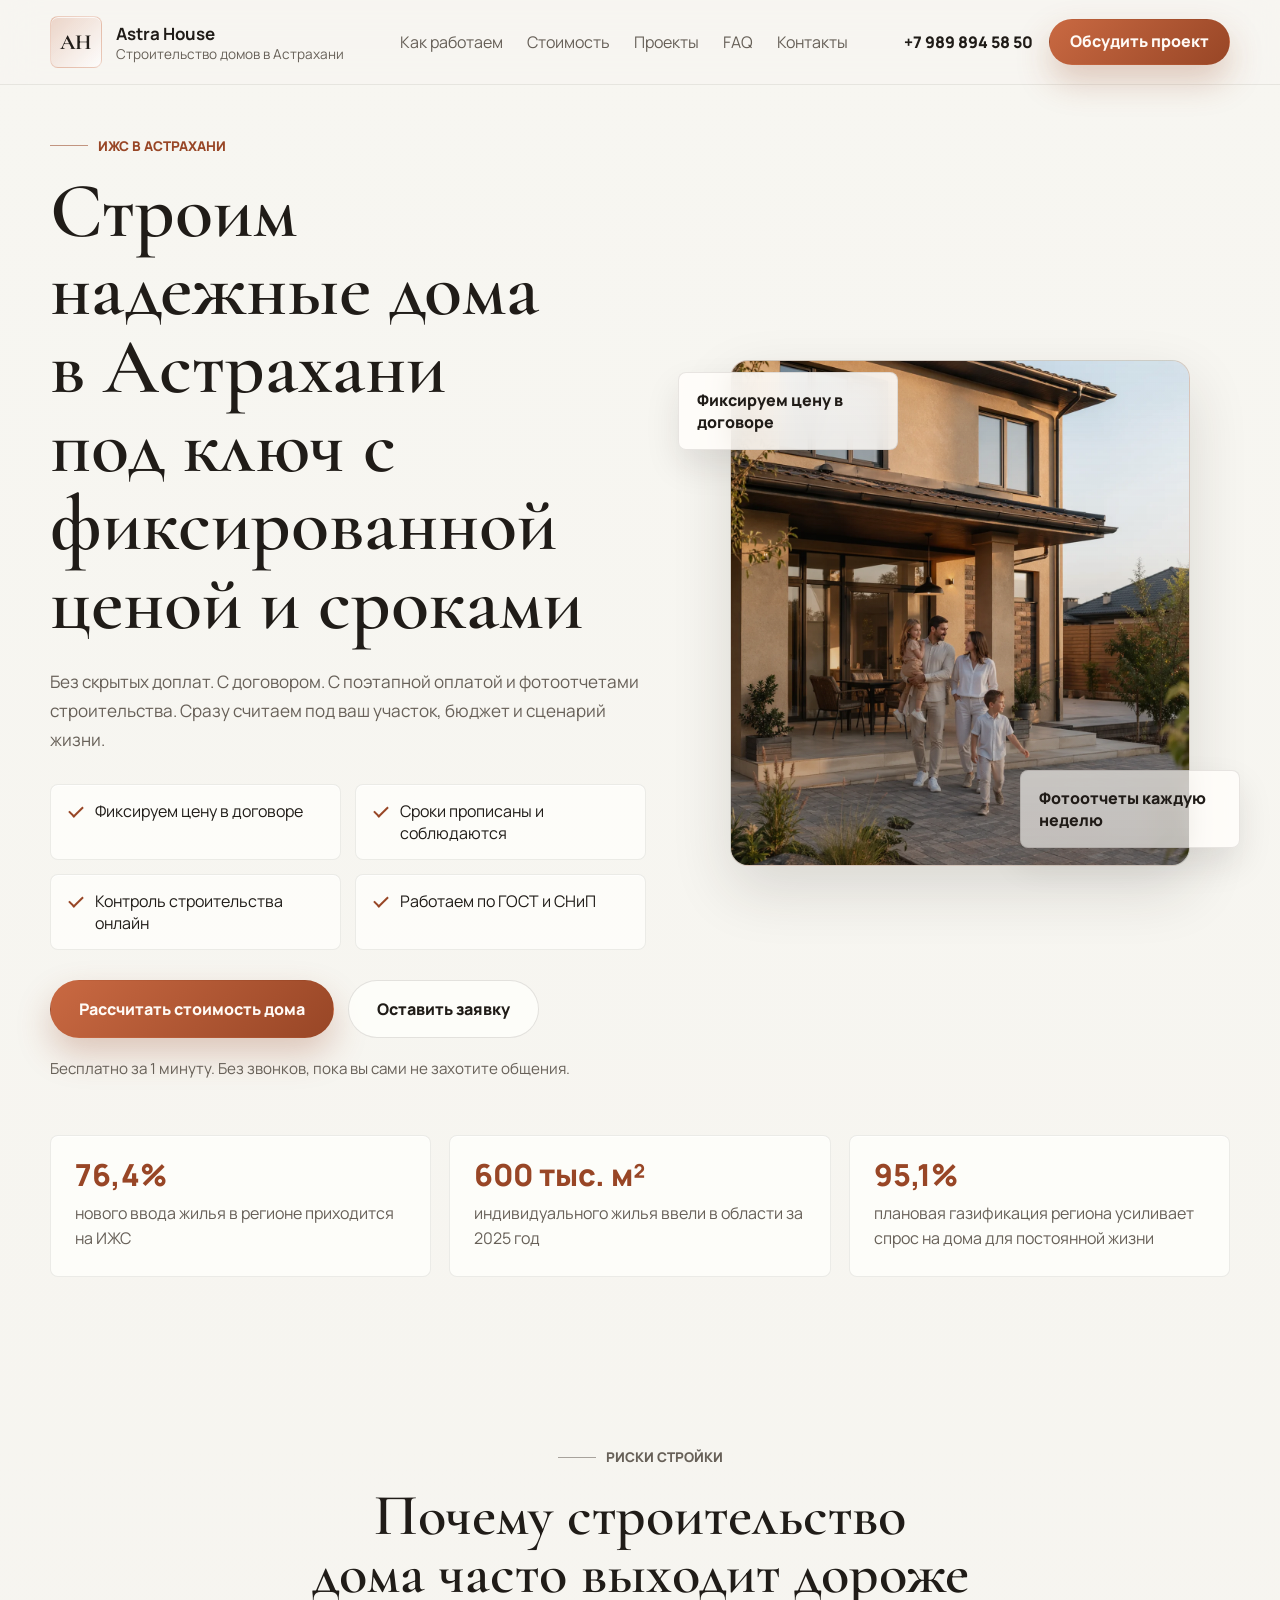
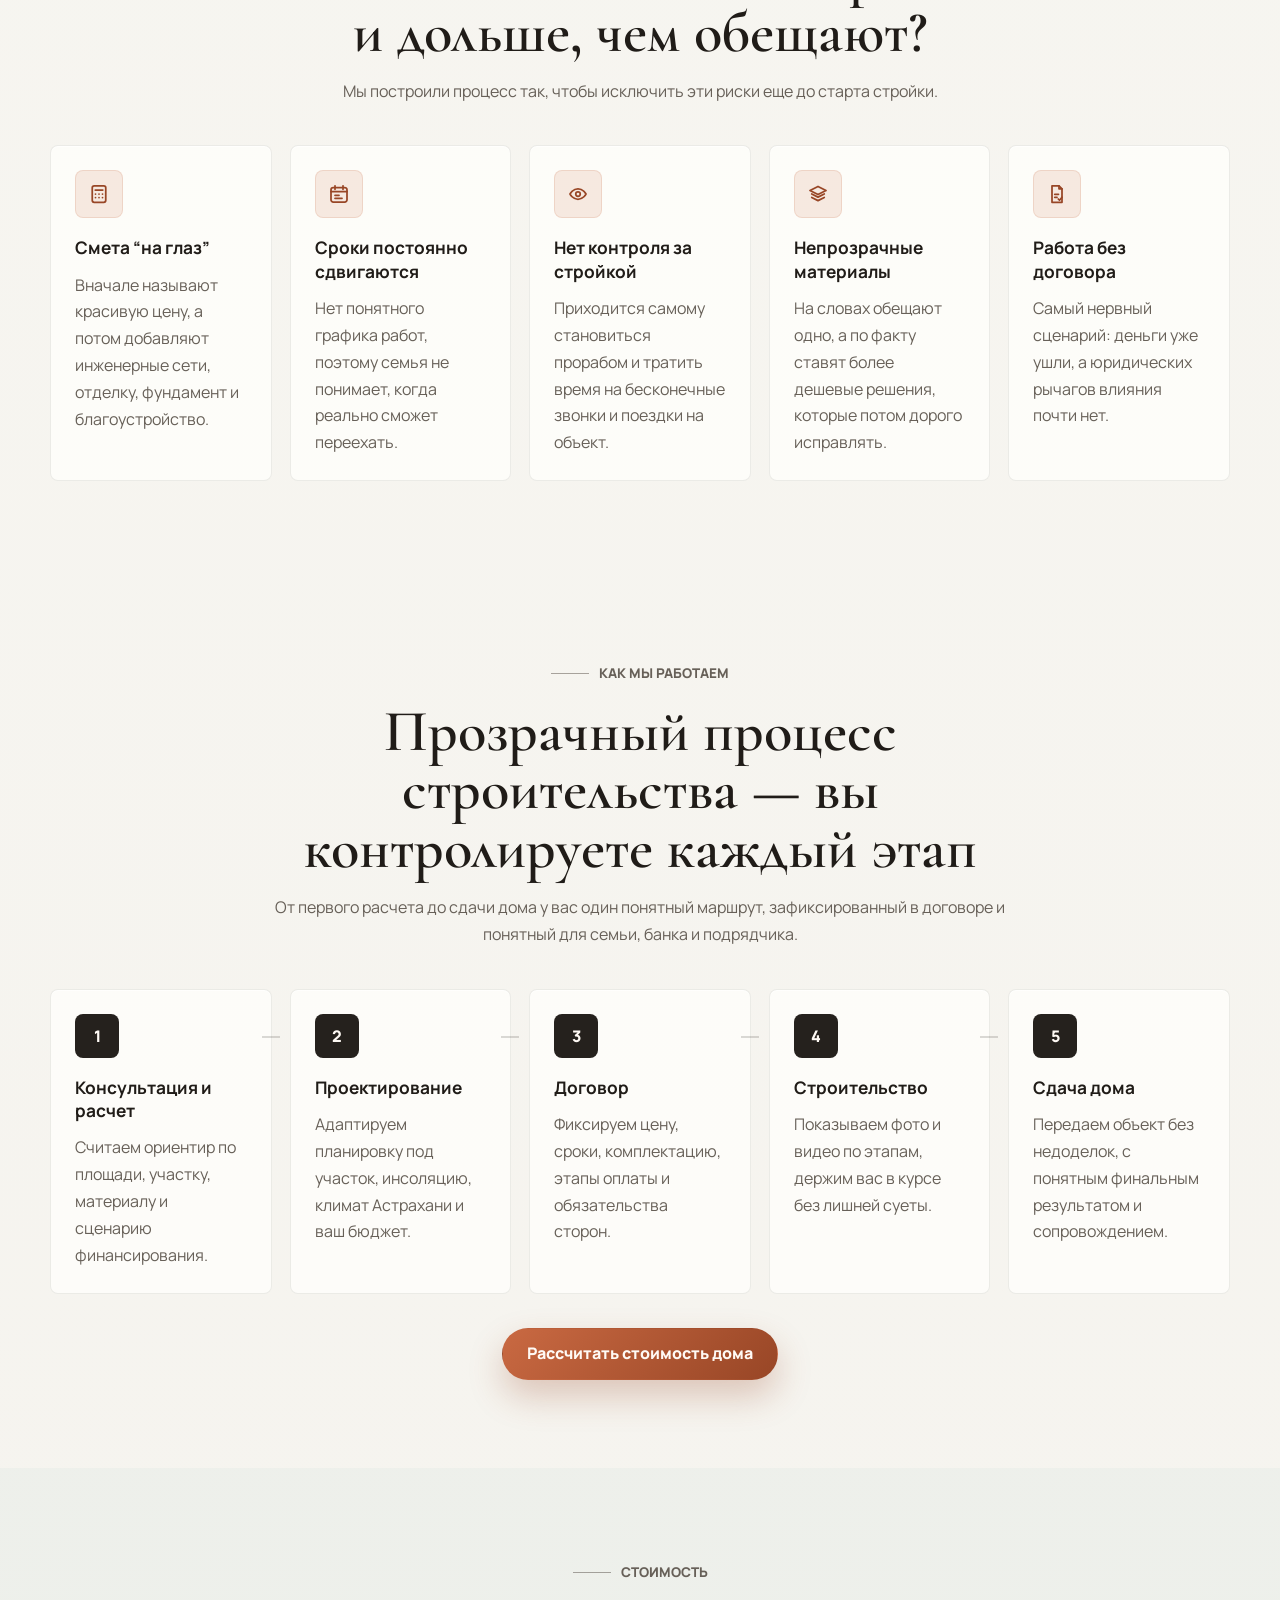
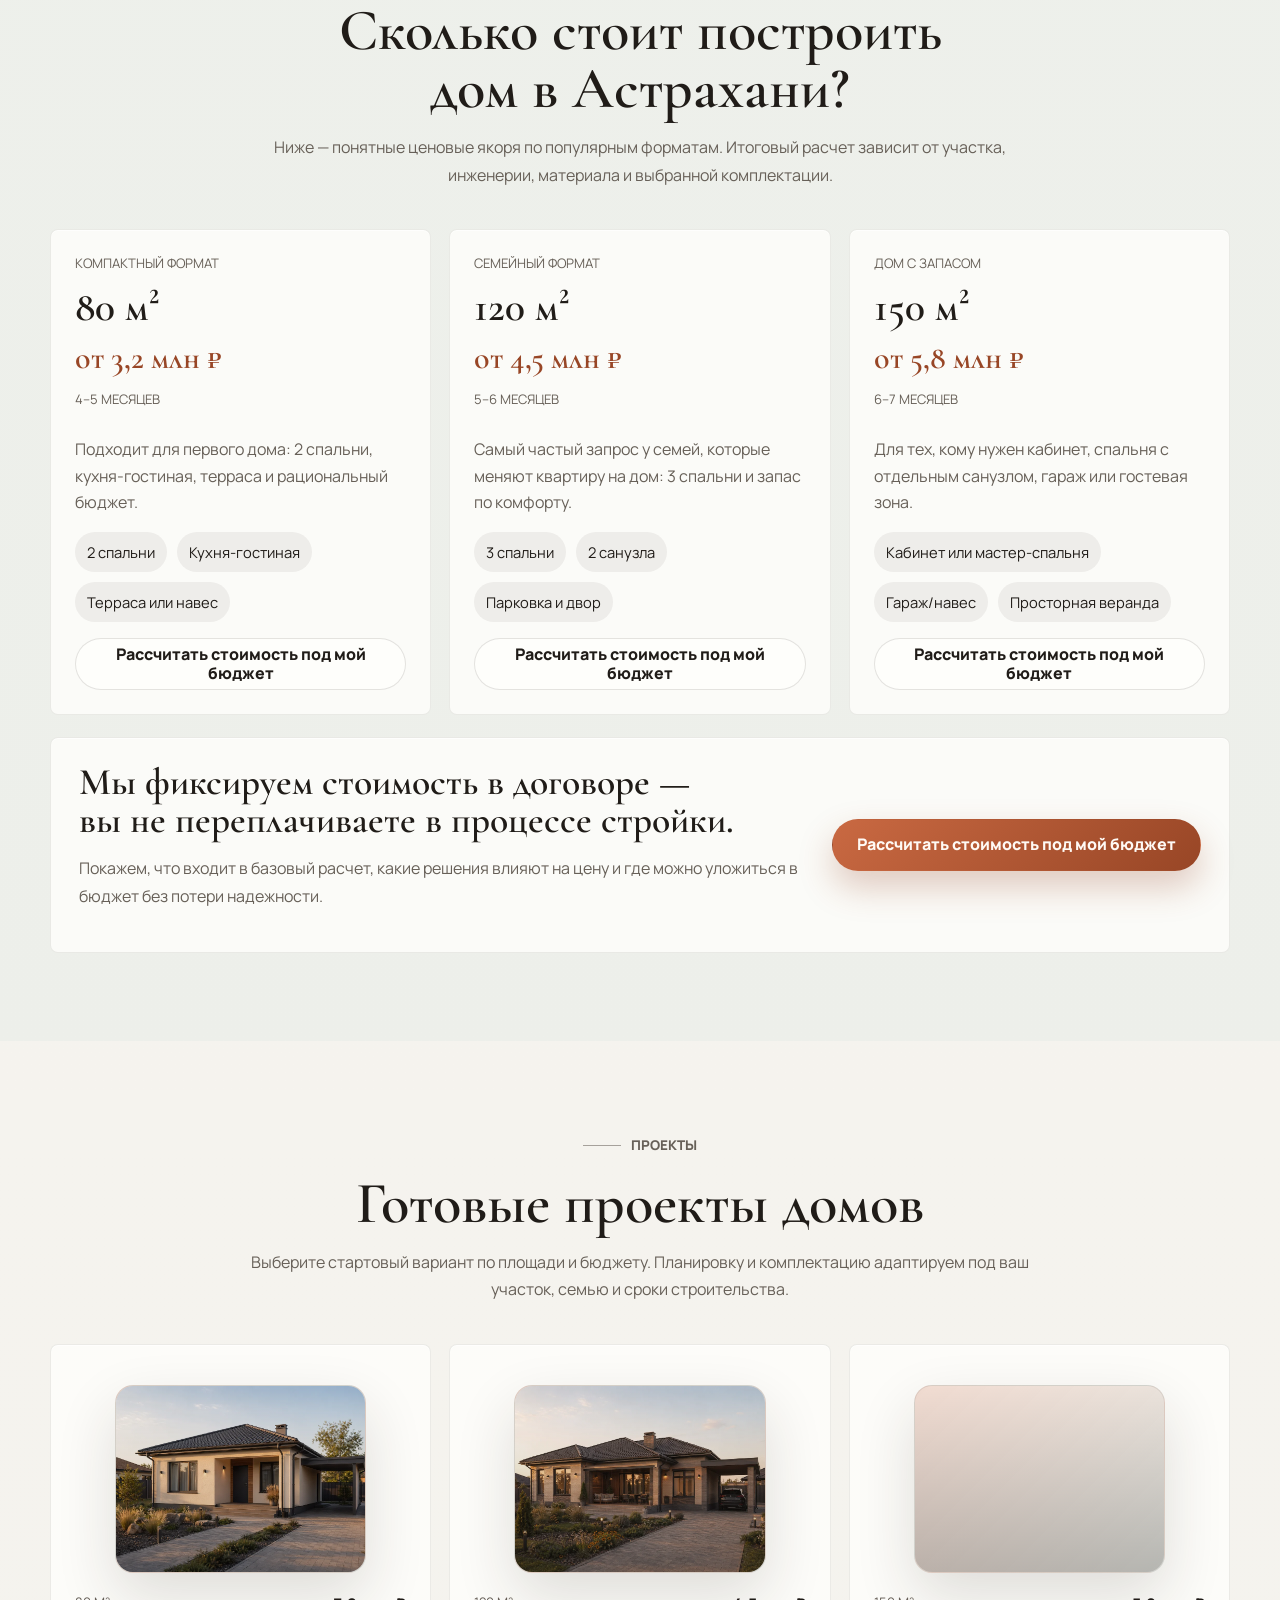
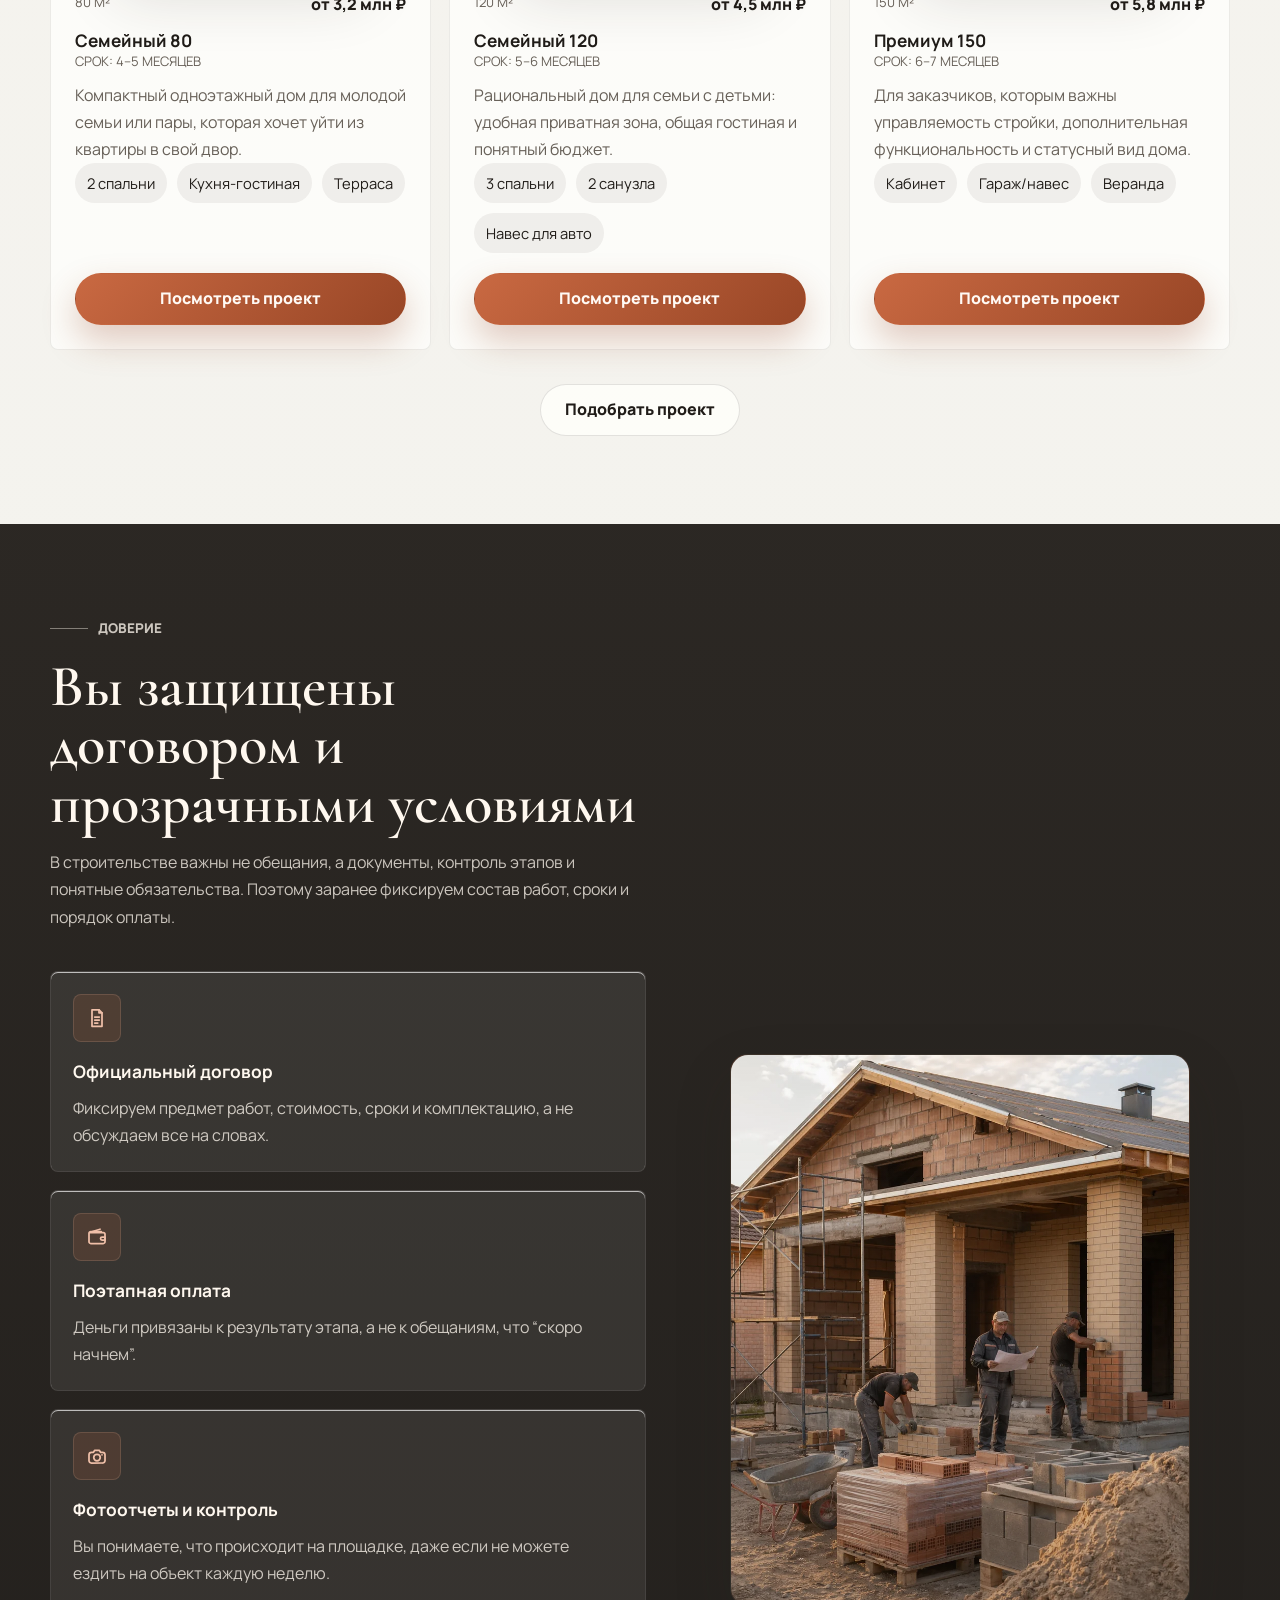
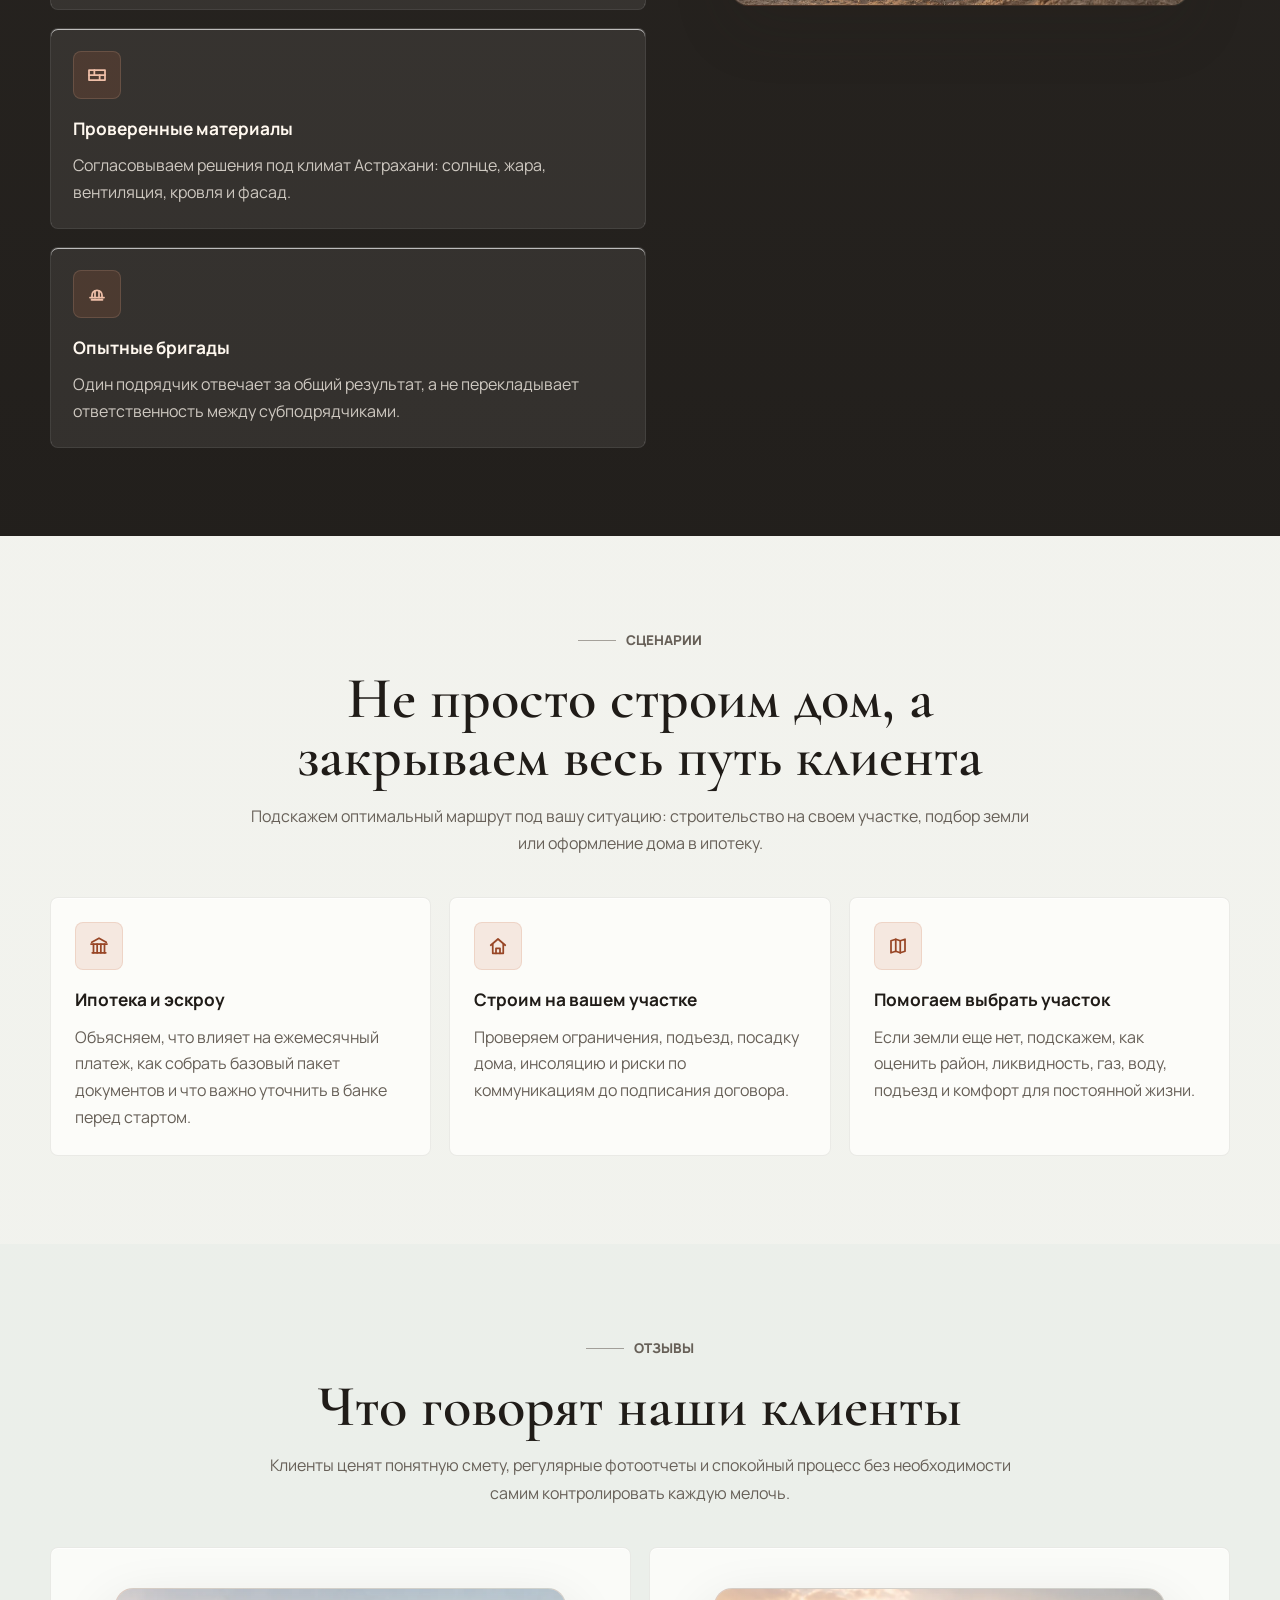
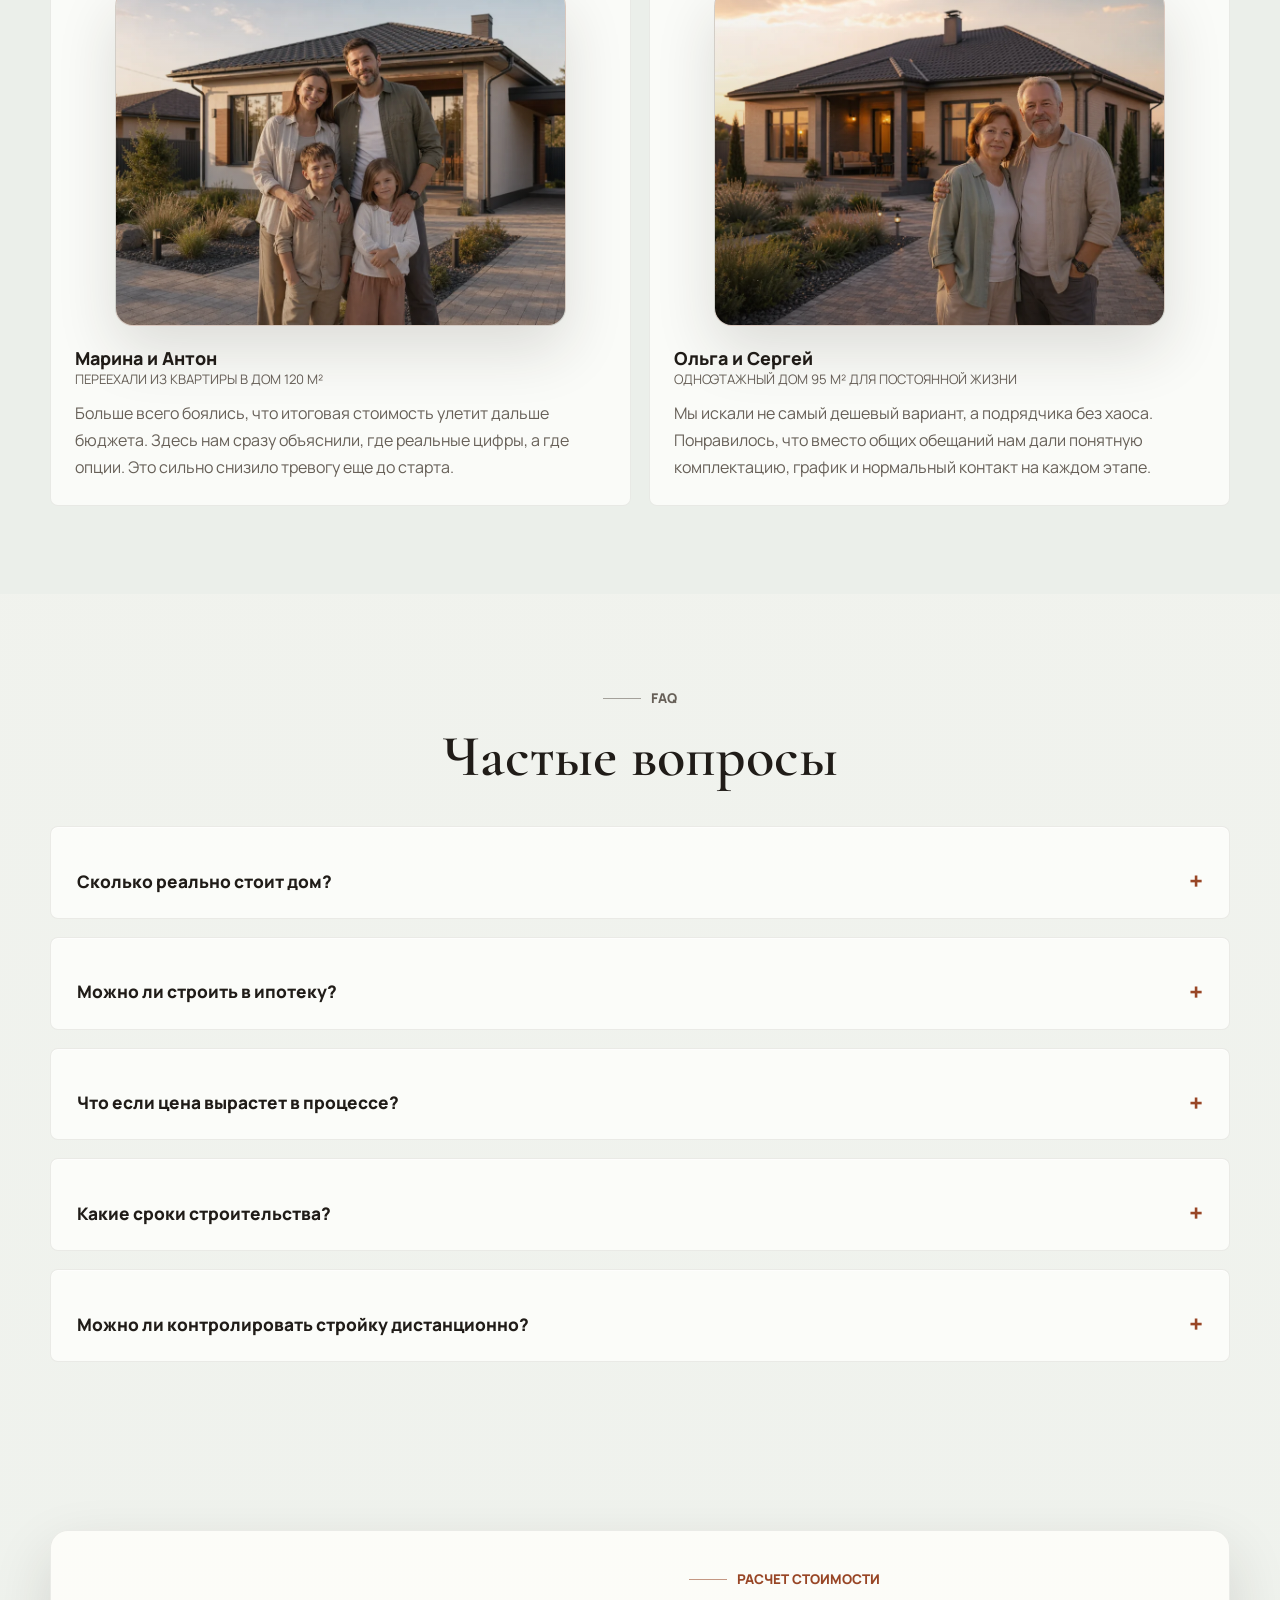
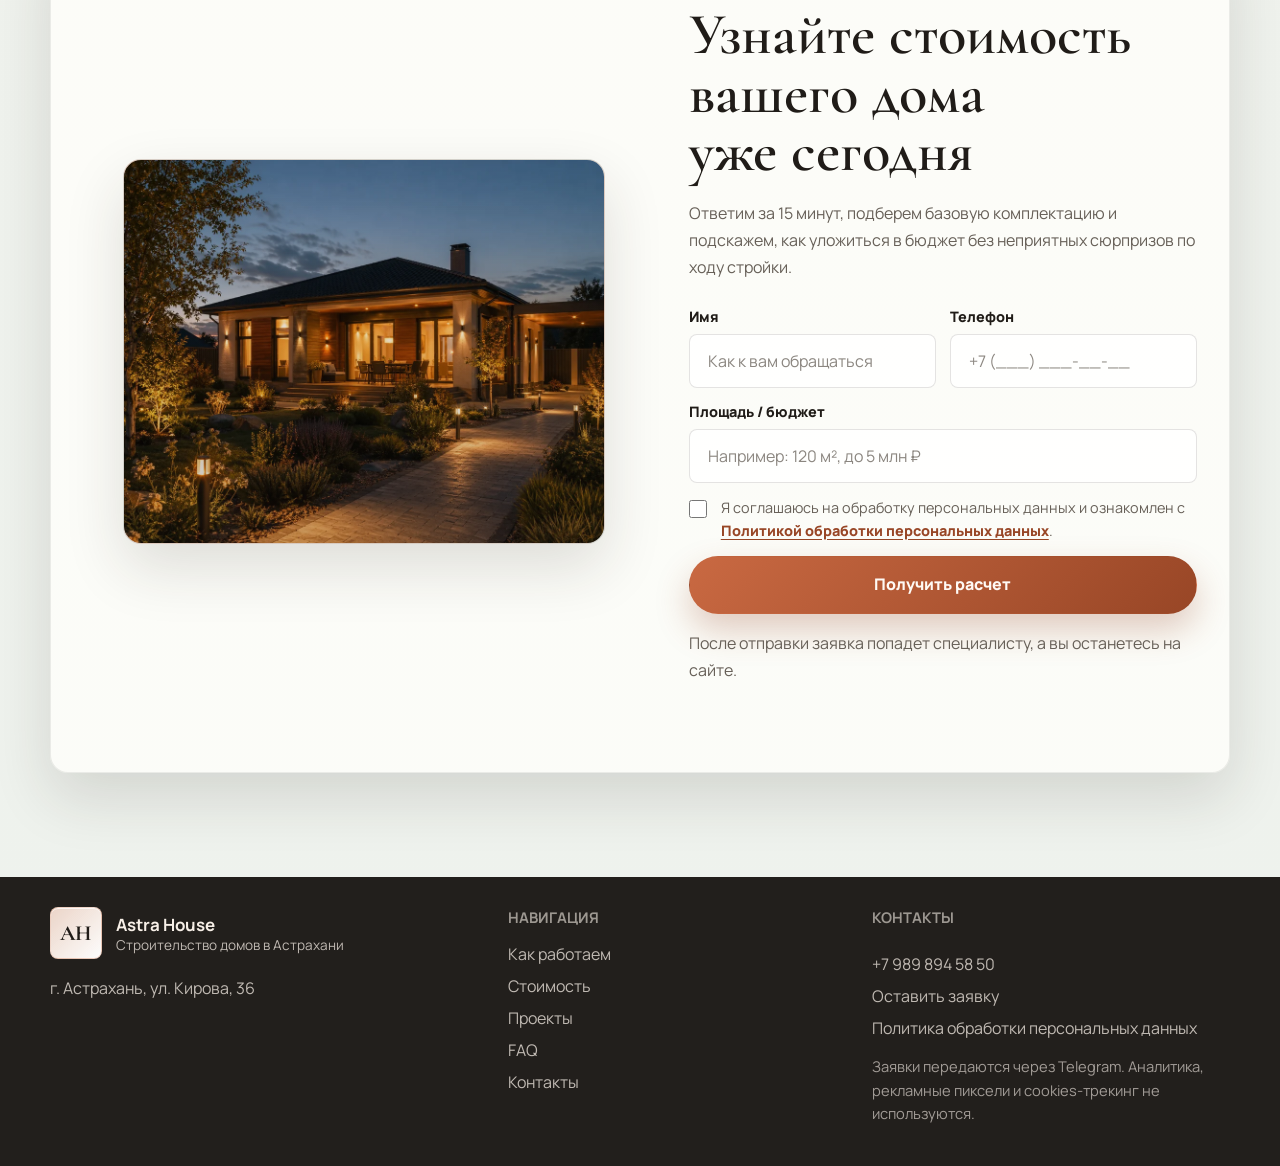
==== commit 46fa6fb3: "Add telegram lead form integration" ====
--- a/index.html
+++ b/index.html
@@ -10,6 +10,7 @@
       content="Строим надежные дома в Астрахани под ключ: фиксированная цена и сроки, поэтапная оплата, фотоотчеты, понятная смета и расчет за 1 минуту."
     />
     <meta name="theme-color" content="#f4ede3" />
+    <link rel="icon" href="./favicon.svg" type="image/svg+xml" />
     <link rel="canonical" id="meta-canonical" href="https://astra-house.wuaze.com/" />
     <meta property="og:type" content="website" />
     <meta property="og:locale" content="ru_RU" />
@@ -67,10 +68,9 @@
           </a>
           <a
             class="button button--solid button--small"
-            data-action="open-telegram"
+            data-action="open-quiz"
             data-cta-source="header"
-            data-config-href="contacts.telegramUrl"
-            href="https://t.me/garunsuleymanov"
+            href="#final-cta"
             data-config-text="cta.header"
           >
             Обсудить проект
@@ -105,13 +105,12 @@
               </button>
               <a
                 class="button button--ghost button--large"
-                data-action="open-telegram"
+                data-action="open-quiz"
                 data-cta-source="hero-secondary"
-                data-config-href="contacts.telegramUrl"
-                href="https://t.me/garunsuleymanov"
+                href="#final-cta"
                 data-config-text="cta.secondary"
               >
-                Написать в Telegram
+                Оставить заявку
               </a>
             </div>
 
@@ -357,7 +356,7 @@
             </form>
 
             <p class="final-cta__note" data-config-text="finalCta.note">
-              Нажимая кнопку, вы переходите в Telegram с уже собранной заявкой. Это удобно, если вы пока только сравниваете варианты.
+              После отправки заявка попадет специалисту, а вы останетесь на сайте.
             </p>
             <p class="form-status" id="lead-form-status" aria-live="polite"></p>
           </div>
@@ -391,12 +390,11 @@
             <span data-config-text="contacts.phoneDisplay">+7 989 894 58 50</span>
           </a>
           <a
-            data-action="open-telegram"
+            data-action="open-quiz"
             data-cta-source="footer"
-            data-config-href="contacts.telegramUrl"
-            href="https://t.me/garunsuleymanov"
+            href="#final-cta"
           >
-            Telegram
+            Оставить заявку
           </a>
           <a href="./privacy.html">Политика обработки персональных данных</a>
           <p class="site-footer__legal-text">
